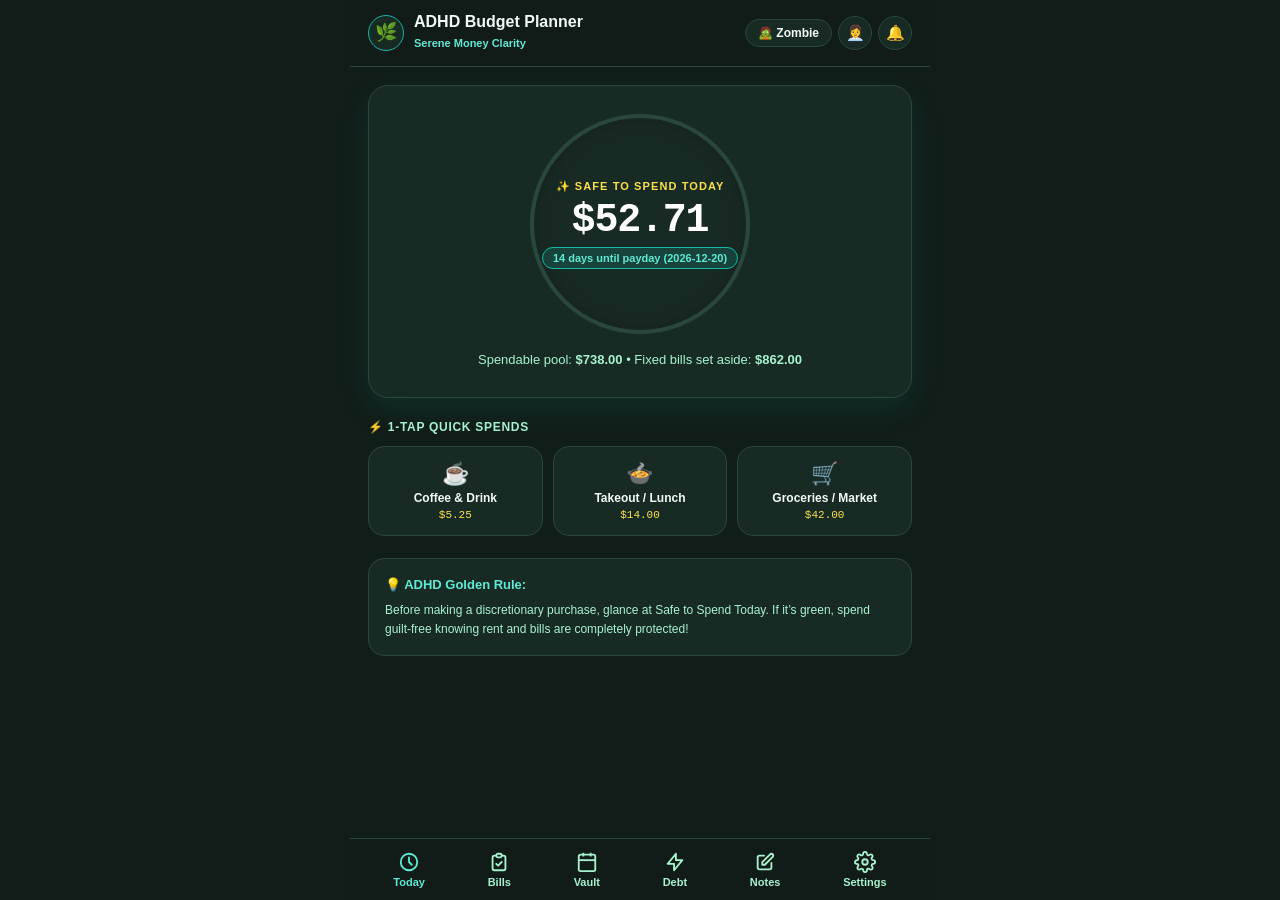
==== index.html @ 07f6300b "feat: initial release of ADHD Budget Planner (Edition 3)" ====
<!DOCTYPE html>
<html lang="en">
<head>
  <meta charset="utf-8">
  <meta name="viewport" content="width=device-width, initial-scale=1, viewport-fit=cover, maximum-scale=1, user-scalable=no">
  <title>ADHD Budget Planner</title>
  <meta name="description" content="A calm, offline, low-stimulation budget planner engineered for ADHD brains. What is safe to spend today, impulse control, and debt freedom.">
  <meta name="theme-color" content="#14b8a6">
  <meta name="apple-mobile-web-app-capable" content="yes">
  <meta name="apple-mobile-web-app-status-bar-style" content="default">
  <meta name="apple-mobile-web-app-title" content="ADHD Budget Planner">
  <link rel="manifest" href="./manifest.json">
  <link rel="icon" type="image/svg+xml" href="./assets/icon.svg">
  <link rel="icon" type="image/png" sizes="32x32" href="./assets/favicon-32.png">
  <link rel="apple-touch-icon" sizes="180x180" href="./assets/apple-touch-icon.png">
  <link rel="stylesheet" href="./css/harmony-theme.css">
  <link rel="stylesheet" href="./css/harmony-layout.css">
</head>
<body data-theme="sage-harmony">

  <div class="zen-shell">

    <!-- Top Header App Bar -->
    <header class="zen-header">
      <div class="header-inner">
        <div class="brand-group">
          <div class="brand-circle-icon">🌿</div>
          <div class="brand-text">
            <h1>ADHD Budget Planner</h1>
            <span class="brand-tagline">Serene Money Clarity</span>
          </div>
        </div>
        <div class="header-btns">
          <button type="button" class="btn-zen-pill" id="btn-zombie-trigger" title="Emergency Zombie Mode">🧟 Zombie</button>
          <button type="button" class="btn-zen-icon" id="btn-maya-tour" title="Maya's Guided Tour">👩‍💼</button>
          <button type="button" class="btn-zen-icon" id="btn-sound-toggle" title="Haptic Audio">🔔</button>
        </div>
      </div>
    </header>

    <!-- MAIN SCREENS -->
    <main>
      <!-- 1. Today Screen -->
      <section id="screen-today" class="screen active">
        <div class="radial-hero-card">
          <div class="dial-track-ring">
            <span class="dial-label">✨ Safe to Spend Today</span>
            <div class="dial-number" id="dial-hero-amount">$0.00</div>
            <span class="dial-status-pill" id="dial-runway-pill">Runway calculating...</span>
          </div>
          <div class="dial-subtext" id="dial-subtext">Calculating fixed commitments...</div>
        </div>

        <div style="font-size:12px;font-weight:800;color:var(--text-muted);text-transform:uppercase;letter-spacing:0.06em;margin-bottom:10px;">
          ⚡ 1-Tap Quick Spends
        </div>
        <div class="zen-quick-spends" id="zen-quick-spends">
          <!-- Populated dynamically -->
        </div>

        <div style="background:var(--bg-card);border:1px solid var(--border-zen);border-radius:16px;padding:16px;">
          <div style="font-size:13px;font-weight:700;color:var(--accent-mint);margin-bottom:6px;">💡 ADHD Golden Rule:</div>
          <p style="font-size:12px;color:var(--text-muted);line-height:1.6;">
            Before making a discretionary purchase, glance at Safe to Spend Today. If it’s green, spend guilt-free knowing rent and bills are completely protected!
          </p>
        </div>
      </section>

      <!-- 2. Bills Runway Screen -->
      <section id="screen-bills" class="screen">
        <div style="display:flex;justify-content:space-between;align-items:center;margin-bottom:16px;">
          <div>
            <h2 style="font-size:18px;font-weight:800;">Bills & Fixed Runway</h2>
            <p style="font-size:12px;color:var(--text-muted);">Fixed commitments reserved before calculating your allowance.</p>
          </div>
          <button type="button" class="btn-harmony-action" id="btn-add-bill-open">+ Add Bill</button>
        </div>
        <div id="bill-list">
          <!-- Populated dynamically -->
        </div>
      </section>

      <!-- 3. Impulse Vault Screen -->
      <section id="screen-vault" class="screen">
        <div style="display:flex;justify-content:space-between;align-items:center;margin-bottom:16px;">
          <div>
            <h2 style="font-size:18px;font-weight:800;">48-Hour Impulse Vault</h2>
            <p style="font-size:12px;color:var(--text-muted);">Park impulse shopping urges here. 82% fade calmly in 48 hours.</p>
          </div>
          <button type="button" class="btn-harmony-action" id="btn-add-vault-open">+ Park Urge</button>
        </div>
        <div id="vault-list">
          <!-- Populated dynamically -->
        </div>
      </section>

      <!-- 4. Debt Crusher Screen -->
      <section id="screen-debt" class="screen">
        <div style="margin-bottom:16px;">
          <h2 style="font-size:18px;font-weight:800;">Debt Crusher</h2>
          <p style="font-size:12px;color:var(--text-muted);">Snowball & Avalanche accelerated debt freedom path.</p>
        </div>
        <div style="background:var(--bg-card);border:1px solid var(--border-zen);border-radius:16px;padding:18px;text-align:center;margin-bottom:16px;">
          <div style="font-size:11px;font-weight:700;color:var(--accent-gold);text-transform:uppercase;letter-spacing:0.08em;margin-bottom:4px;">Freedom Projection</div>
          <div style="font-size:17px;font-weight:800;color:var(--text-zen);" id="debt-freedom-plan">Calculating projection...</div>
        </div>
        <div id="debt-list">
          <!-- Populated dynamically -->
        </div>
      </section>

      <!-- 5. Brain Dump Scratchpad Screen -->
      <section id="screen-notes" class="screen">
        <h2 style="font-size:18px;font-weight:800;margin-bottom:6px;">Brain Dump Scratchpad</h2>
        <p style="font-size:12px;color:var(--text-muted);margin-bottom:16px;">Zero-friction capture for money thoughts, upcoming purchases, or anxiety relief.</p>
        <textarea id="notes-scratchpad-input" class="zen-input" style="height:280px;resize:none;font-size:14px;line-height:1.6;" placeholder="Type anything on your mind... auto-saves instantly."></textarea>
      </section>

      <!-- 6. Settings Screen -->
      <section id="screen-settings" class="screen">
        <h2 style="font-size:18px;font-weight:800;margin-bottom:16px;">Settings & Backup</h2>
        <div style="background:var(--bg-card);border:1px solid var(--border-zen);border-radius:16px;padding:18px;margin-bottom:18px;">
          <form id="form-settings">
            <div class="zen-form-group">
              <label>Checking Account Balance ($)</label>
              <input type="number" step="0.01" class="zen-input" id="settings-checking-field" required>
            </div>
            <div class="zen-form-group">
              <label>Payday Cycle</label>
              <select class="zen-select" id="settings-cycle-field">
                <option value="weekly">Weekly</option>
                <option value="biweekly">Bi-Weekly (Every 2 Weeks)</option>
                <option value="semimonthly">Semi-Monthly (1st & 15th)</option>
                <option value="monthly">Monthly</option>
              </select>
            </div>
            <div class="zen-form-group">
              <label>Visual Color Theme</label>
              <select class="zen-select" id="settings-theme-field">
                <option value="sage-harmony">Sage Harmony</option>
                <option value="oled-minimal">OLED Minimal</option>
                <option value="sand-linen">Sand & Linen (Light)</option>
                <option value="ocean-calm">Ocean Calm</option>
              </select>
            </div>
            <button type="submit" class="btn-harmony-action" style="width:100%;padding:12px;margin-top:6px;">Save Settings 🌿</button>
          </form>
        </div>

        <div style="background:var(--bg-card);border:1px solid var(--border-zen);border-radius:16px;padding:18px;">
          <div style="font-size:14px;font-weight:700;margin-bottom:10px;">💾 Backup & Device Transfer</div>
          <button type="button" class="btn-harmony-action" id="btn-export-backup" style="width:100%;padding:12px;margin-bottom:14px;">Download Backup (.json)</button>
          <label style="display:block;font-size:12px;color:var(--text-muted);margin-bottom:6px;">Restore Backup File:</label>
          <input type="file" id="input-restore-backup" accept=".json" class="zen-input" style="font-size:12px;padding:6px;">
        </div>
      </section>
    </main>

    <!-- Bottom Navigation Dock -->
    <nav class="zen-dock" aria-label="Main Navigation">
      <button type="button" class="zen-tab active" data-nav="today">
        <svg fill="none" viewBox="0 0 24 24" stroke="currentColor">
          <circle cx="12" cy="12" r="9"/>
          <path stroke-linecap="round" stroke-linejoin="round" d="M12 7v5l3 3"/>
        </svg>
        <span>Today</span>
      </button>

      <button type="button" class="zen-tab" data-nav="bills">
        <svg fill="none" viewBox="0 0 24 24" stroke="currentColor">
          <path stroke-linecap="round" stroke-linejoin="round" d="M9 5H7a2 2 0 00-2 2v12a2 2 0 002 2h10a2 2 0 002-2V7a2 2 0 00-2-2h-2M9 5a2 2 0 002 2h2a2 2 0 002-2M9 5a2 2 0 012-2h2a2 2 0 012 2m-6 9l2 2 4-4"/>
        </svg>
        <span>Bills</span>
      </button>

      <button type="button" class="zen-tab" data-nav="vault">
        <svg fill="none" viewBox="0 0 24 24" stroke="currentColor">
          <rect x="3" y="4" width="18" height="18" rx="2" ry="2"/>
          <line x1="16" y1="2" x2="16" y2="6"/>
          <line x1="8" y1="2" x2="8" y2="6"/>
          <line x1="3" y1="10" x2="21" y2="10"/>
        </svg>
        <span>Vault</span>
      </button>

      <button type="button" class="zen-tab" data-nav="debt">
        <svg fill="none" viewBox="0 0 24 24" stroke="currentColor">
          <path stroke-linecap="round" stroke-linejoin="round" d="M13 10V3L4 14h7v7l9-11h-7z"/>
        </svg>
        <span>Debt</span>
      </button>

      <button type="button" class="zen-tab" data-nav="notes">
        <svg fill="none" viewBox="0 0 24 24" stroke="currentColor">
          <path stroke-linecap="round" stroke-linejoin="round" d="M11 5H6a2 2 0 00-2 2v11a2 2 0 002 2h11a2 2 0 002-2v-5m-1.414-9.414a2 2 0 112.828 2.828L11.828 15H9v-2.828l8.586-8.586z"/>
        </svg>
        <span>Notes</span>
      </button>

      <button type="button" class="zen-tab" data-nav="settings">
        <svg fill="none" viewBox="0 0 24 24" stroke="currentColor">
          <circle cx="12" cy="12" r="3"/>
          <path stroke-linecap="round" stroke-linejoin="round" d="M19.4 15a1.65 1.65 0 00.33 1.82l.06.06a2 2 0 010 2.83 2 2 0 01-2.83 0l-.06-.06a1.65 1.65 0 00-1.82-.33 1.65 1.65 0 00-1 1.51V21a2 2 0 01-2 2 2 2 0 01-2-2v-.09A1.65 1.65 0 009 19.4a1.65 1.65 0 00-1.82.33l-.06.06a2 2 0 01-2.83 0 2 2 0 010-2.83l.06-.06a1.65 1.65 0 00.33-1.82 1.65 1.65 0 00-1.51-1H3a2 2 0 01-2-2 2 2 0 012-2h.09A1.65 1.65 0 004.6 9a1.65 1.65 0 00-.33-1.82l-.06-.06a2 2 0 010-2.83 2 2 0 012.83 0l.06.06a1.65 1.65 0 001.82.33H9a1.65 1.65 0 001-1.51V3a2 2 0 012-2 2 2 0 012 2v.09a1.65 1.65 0 001 1.51 1.65 1.65 0 001.82-.33l.06-.06a2 2 0 012.83 0 2 2 0 010 2.83l-.06.06a1.65 1.65 0 00-.33 1.82V9a1.65 1.65 0 001.51 1H21a2 2 0 012 2 2 2 0 01-2 2h-.09a1.65 1.65 0 00-1.51 1z"/>
        </svg>
        <span>Settings</span>
      </button>
    </nav>

    <!-- FULLSCREEN ZOMBIE SCREEN OVERLAY -->
    <div id="zombie-screen-overlay" class="zombie-screen-overlay">
      <div style="font-size:18px;color:#737373;font-weight:700;margin-bottom:8px;">🧟 Zombie Mode Active</div>
      <p style="font-size:13px;color:#a3a3a3;margin-bottom:24px;">Low cognitive bandwidth day? Here is your single answer right now:</p>
      <div style="font-size:14px;color:#737373;text-transform:uppercase;letter-spacing:0.1em;margin-bottom:6px;">Safe to Spend Today</div>
      <div class="zombie-screen-number" id="zombie-screen-amount">$0.00</div>
      <button type="button" class="btn-zombie-return" id="btn-zombie-close">Exit Zombie Mode 🌿</button>
    </div>

    <!-- MODAL: Add Bill -->
    <div id="modal-add-bill" class="zen-modal-overlay">
      <div class="zen-modal-box">
        <div style="display:flex;justify-content:space-between;align-items:center;margin-bottom:14px;">
          <h3 style="font-size:16px;font-weight:800;">📅 Add Recurring Bill</h3>
          <button type="button" class="btn-zen-icon" id="btn-add-bill-close" style="width:28px;height:28px;">&times;</button>
        </div>
        <form id="form-add-bill">
          <div class="zen-form-group">
            <label>Bill Name (e.g. Rent, Electricity, Internet)</label>
            <input type="text" class="zen-input" id="bill-name-field" placeholder="Housing Rent" required>
          </div>
          <div class="zen-form-group">
            <label>Amount ($)</label>
            <input type="number" step="0.01" class="zen-input" id="bill-amt-field" placeholder="780.00" required>
          </div>
          <div class="zen-form-group">
            <label>Due Date</label>
            <input type="date" class="zen-input" id="bill-date-field" required>
          </div>
          <button type="submit" class="btn-harmony-action" style="width:100%;padding:12px;margin-top:6px;">Add Bill 🌿</button>
        </form>
      </div>
    </div>

    <!-- MODAL: Add Vault Item -->
    <div id="modal-add-vault" class="zen-modal-overlay">
      <div class="zen-modal-box">
        <div style="display:flex;justify-content:space-between;align-items:center;margin-bottom:14px;">
          <h3 style="font-size:16px;font-weight:800;">⏳ Park in 48-Hour Vault</h3>
          <button type="button" class="btn-zen-icon" id="btn-add-vault-close" style="width:28px;height:28px;">&times;</button>
        </div>
        <form id="form-add-vault">
          <div class="zen-form-group">
            <label>Item Name / Purchase Urge</label>
            <input type="text" class="zen-input" id="vault-name-field" placeholder="Ergonomic Keyboard" required>
          </div>
          <div class="zen-form-group">
            <label>Price ($)</label>
            <input type="number" step="0.01" class="zen-input" id="vault-amt-field" placeholder="89.00" required>
          </div>
          <button type="submit" class="btn-harmony-action" style="width:100%;padding:12px;margin-top:6px;">Park Urge for 48 Hours ⏳</button>
        </form>
      </div>
    </div>

  </div>

  <script src="./js/core-calculator.js"></script>
  <script src="./js/state-manager.js"></script>
  <script src="./js/guide-tour.js"></script>
  <script src="./js/zen-controller.js"></script>
</body>
</html>
---- css/harmony-theme.css ----
/* ADHD Budget Planner - Harmony Theme Definitions (Edition 3) */
:root {
  --font-zen: -apple-system, BlinkMacSystemFont, 'Segoe UI', Roboto, 'Inter', sans-serif;
  --font-digits: 'SF Mono', 'Roboto Mono', 'Courier New', monospace;
  --radius-zen: 20px;
  --radius-pill: 99px;
  --transition-smooth: 0.22s cubic-bezier(0.16, 1, 0.3, 1);
}

/* 1. Sage Harmony (Default) */
body[data-theme="sage-harmony"] {
  --bg-zen: #111d19;
  --bg-card: #182a24;
  --bg-chip: #213a32;
  --bg-chip-hover: #2a493f;
  --border-zen: #29473d;
  --border-glow: #14b8a6;
  --text-zen: #f2fbf7;
  --text-muted: #a7f3d0;
  --text-hint: #6ee7b7;
  --accent-sage: #14b8a6;
  --accent-mint: #5eead4;
  --accent-gold: #fde047;
  --accent-rose: #f43f5e;
  --zen-shadow: 0 10px 30px rgba(20, 184, 166, 0.12);
}

/* 2. OLED Minimal */
body[data-theme="oled-minimal"] {
  --bg-zen: #050505;
  --bg-card: #111111;
  --bg-chip: #1c1c1c;
  --bg-chip-hover: #262626;
  --border-zen: #2a2a2a;
  --border-glow: #5eead4;
  --text-zen: #ffffff;
  --text-muted: #a3a3a3;
  --text-hint: #737373;
  --accent-sage: #5eead4;
  --accent-mint: #2dd4bf;
  --accent-gold: #fde047;
  --accent-rose: #f43f5e;
  --zen-shadow: none;
}

/* 3. Sand & Linen (Gentle Light) */
body[data-theme="sand-linen"] {
  --bg-zen: #fbf9f5;
  --bg-card: #ffffff;
  --bg-chip: #f4eee6;
  --bg-chip-hover: #ebdcd0;
  --border-zen: #e6ded5;
  --border-glow: #0d9488;
  --text-zen: #2d2621;
  --text-muted: #645b54;
  --text-hint: #8c8077;
  --accent-sage: #0d9488;
  --accent-mint: #14b8a6;
  --accent-gold: #d97706;
  --accent-rose: #e11d48;
  --zen-shadow: 0 4px 20px rgba(0, 0, 0, 0.04);
}

/* 4. Ocean Calm */
body[data-theme="ocean-calm"] {
  --bg-zen: #0f172a;
  --bg-card: #1e293b;
  --bg-chip: #334155;
  --bg-chip-hover: #475569;
  --border-zen: #334155;
  --border-glow: #38bdf8;
  --text-zen: #f8fafc;
  --text-muted: #94a3b8;
  --text-hint: #64748b;
  --accent-sage: #0284c7;
  --accent-mint: #38bdf8;
  --accent-gold: #fbbf24;
  --accent-rose: #f43f5e;
  --zen-shadow: 0 10px 30px rgba(2, 132, 199, 0.15);
}
---- css/harmony-layout.css ----
/* ADHD Budget Planner - Harmony Layout & Styles (Edition 3) */
* {
  box-sizing: border-box;
  margin: 0;
  padding: 0;
  -webkit-tap-highlight-color: transparent;
}

body {
  background-color: var(--bg-zen);
  color: var(--text-zen);
  font-family: var(--font-zen);
  font-size: 15px;
  line-height: 1.5;
  min-height: 100vh;
  overflow-x: hidden;
  user-select: none;
  -webkit-font-smoothing: antialiased;
}

.zen-shell {
  max-width: 580px;
  margin: 0 auto;
  min-height: 100vh;
  display: flex;
  flex-direction: column;
  padding-bottom: 92px;
  position: relative;
}

/* Header App Bar */
.zen-header {
  position: sticky;
  top: 0;
  z-index: 40;
  background: rgba(18, 29, 25, 0.92);
  backdrop-filter: blur(14px);
  -webkit-backdrop-filter: blur(14px);
  border-bottom: 1px solid var(--border-zen);
  padding: 12px 18px;
}

.header-inner {
  display: flex;
  align-items: center;
  justify-content: space-between;
}

.brand-group {
  display: flex;
  align-items: center;
  gap: 10px;
}

.brand-circle-icon {
  width: 36px;
  height: 36px;
  border-radius: 50%;
  background: var(--bg-card);
  border: 1px solid var(--border-glow);
  display: flex;
  align-items: center;
  justify-content: center;
  font-size: 18px;
}

.brand-text h1 {
  font-size: 16px;
  font-weight: 800;
  color: var(--text-zen);
  line-height: 1.2;
}

.brand-tagline {
  font-size: 11px;
  color: var(--accent-mint);
  font-weight: 600;
}

.header-btns {
  display: flex;
  align-items: center;
  gap: 6px;
}

.btn-zen-pill {
  background: var(--bg-card);
  border: 1px solid var(--border-zen);
  color: var(--text-zen);
  padding: 6px 12px;
  border-radius: var(--radius-pill);
  font-size: 12px;
  font-weight: 700;
  display: flex;
  align-items: center;
  gap: 5px;
  cursor: pointer;
  transition: var(--transition-smooth);
}

.btn-zen-pill:hover {
  border-color: var(--border-glow);
}

.btn-zen-icon {
  background: var(--bg-card);
  border: 1px solid var(--border-zen);
  color: var(--text-muted);
  width: 34px;
  height: 34px;
  border-radius: 50%;
  display: flex;
  align-items: center;
  justify-content: center;
  font-size: 15px;
  cursor: pointer;
}

/* Screens */
.screen {
  display: none;
  padding: 18px;
  animation: fadeIn 0.25s ease;
}

.screen.active {
  display: block;
}

@keyframes fadeIn {
  from { opacity: 0; transform: translateY(4px); }
  to { opacity: 1; transform: translateY(0); }
}

/* Concentric Dial Hero Card */
.radial-hero-card {
  background: var(--bg-card);
  border: 1px solid var(--border-zen);
  border-radius: var(--radius-zen);
  padding: 28px 20px;
  text-align: center;
  margin-bottom: 20px;
  box-shadow: var(--zen-shadow);
  position: relative;
  overflow: hidden;
}

.dial-track-ring {
  width: 220px;
  height: 220px;
  margin: 0 auto 16px auto;
  border-radius: 50%;
  background: radial-gradient(circle, var(--bg-card) 60%, var(--bg-chip) 100%);
  border: 4px solid var(--border-zen);
  display: flex;
  flex-direction: column;
  align-items: center;
  justify-content: center;
  position: relative;
  box-shadow: inset 0 0 20px rgba(0, 0, 0, 0.4);
}

.dial-label {
  font-size: 11px;
  font-weight: 800;
  text-transform: uppercase;
  letter-spacing: 0.1em;
  color: var(--accent-gold);
  margin-bottom: 4px;
}

.dial-number {
  font-size: 40px;
  font-weight: 900;
  letter-spacing: -0.03em;
  font-family: var(--font-digits);
  color: #ffffff;
  line-height: 1.1;
  margin-bottom: 4px;
}

.dial-status-pill {
  display: inline-block;
  background: rgba(20, 184, 166, 0.18);
  border: 1px solid var(--border-glow);
  color: var(--accent-mint);
  font-size: 11px;
  font-weight: 700;
  padding: 2px 10px;
  border-radius: var(--radius-pill);
}

.dial-subtext {
  font-size: 13px;
  color: var(--text-muted);
}

/* Quick Spends Chips Grid */
.zen-quick-spends {
  display: grid;
  grid-template-columns: repeat(3, 1fr);
  gap: 10px;
  margin-bottom: 22px;
}

.zen-chip-btn {
  background: var(--bg-card);
  border: 1px solid var(--border-zen);
  border-radius: 16px;
  padding: 14px 10px;
  text-align: center;
  cursor: pointer;
  transition: var(--transition-smooth);
  color: var(--text-zen);
  display: flex;
  flex-direction: column;
  align-items: center;
  gap: 4px;
}

.zen-chip-btn:hover {
  border-color: var(--border-glow);
  background: var(--bg-chip);
  transform: translateY(-2px);
}

.chip-icon { font-size: 22px; }
.chip-title { font-size: 12px; font-weight: 700; }
.chip-price { font-size: 11px; font-family: var(--font-digits); color: var(--accent-gold); }

/* Item Cards (Bills, Vault, Debt) */
.harmony-card {
  background: var(--bg-card);
  border: 1px solid var(--border-zen);
  border-radius: 16px;
  padding: 16px;
  margin-bottom: 12px;
  transition: var(--transition-smooth);
}

.harmony-card:hover {
  border-color: var(--border-glow);
}

.card-top {
  display: flex;
  align-items: center;
  justify-content: space-between;
  margin-bottom: 8px;
}

.card-name {
  font-size: 15px;
  font-weight: 700;
  display: flex;
  align-items: center;
  gap: 8px;
}

.card-val {
  font-family: var(--font-digits);
  font-size: 14px;
  font-weight: 800;
  color: var(--accent-gold);
}

.btn-harmony-action {
  background: var(--accent-sage);
  color: #fff;
  border: none;
  font-weight: 700;
  font-size: 12px;
  padding: 6px 14px;
  border-radius: var(--radius-pill);
  cursor: pointer;
  transition: var(--transition-smooth);
}

.btn-harmony-action:hover {
  opacity: 0.9;
}

.btn-harmony-action.cleared {
  background: #064e3b;
  color: #5eead4;
}

/* Fullscreen Zombie Mode Overlay */
.zombie-screen-overlay {
  display: none;
  position: fixed;
  top: 0;
  left: 0;
  right: 0;
  bottom: 0;
  background: #000000;
  z-index: 100;
  flex-direction: column;
  align-items: center;
  justify-content: center;
  padding: 30px;
  text-align: center;
}

.zombie-screen-overlay.active {
  display: flex;
}

.zombie-screen-number {
  font-size: 58px;
  font-family: var(--font-digits);
  font-weight: 900;
  color: var(--accent-mint);
  margin-bottom: 24px;
}

.btn-zombie-return {
  background: #1c1c1c;
  color: #a3a3a3;
  border: 1px solid #333;
  padding: 12px 24px;
  border-radius: var(--radius-pill);
  font-size: 14px;
  font-weight: 700;
  cursor: pointer;
}

/* Bottom Navigation Dock */
.zen-dock {
  position: fixed;
  bottom: 0;
  left: 0;
  right: 0;
  background: rgba(18, 29, 25, 0.95);
  backdrop-filter: blur(16px);
  -webkit-backdrop-filter: blur(16px);
  border-top: 1px solid var(--border-zen);
  display: flex;
  justify-content: space-around;
  padding: 8px 12px;
  z-index: 50;
  max-width: 580px;
  margin: 0 auto;
}

.zen-tab {
  background: none;
  border: none;
  color: var(--text-muted);
  display: flex;
  flex-direction: column;
  align-items: center;
  gap: 3px;
  font-size: 11px;
  font-weight: 700;
  cursor: pointer;
  padding: 4px 8px;
  border-radius: var(--radius-pill);
  transition: var(--transition-smooth);
}

.zen-tab svg {
  width: 22px;
  height: 22px;
  stroke-width: 2;
}

.zen-tab:hover {
  color: var(--text-zen);
}

.zen-tab.active {
  color: var(--accent-mint);
}

.zen-tab.active svg {
  stroke: var(--accent-mint);
}

/* Modals */
.zen-modal-overlay {
  display: none;
  position: fixed;
  top: 0;
  left: 0;
  right: 0;
  bottom: 0;
  background: rgba(0, 0, 0, 0.75);
  backdrop-filter: blur(6px);
  z-index: 90;
  align-items: center;
  justify-content: center;
  padding: 16px;
}

.zen-modal-overlay.open {
  display: flex;
}

.zen-modal-box {
  background: var(--bg-card);
  border: 1px solid var(--border-zen);
  border-radius: var(--radius-zen);
  width: 100%;
  max-width: 440px;
  padding: 24px;
}

.zen-form-group {
  margin-bottom: 14px;
}

.zen-form-group label {
  display: block;
  font-size: 12px;
  font-weight: 700;
  color: var(--text-muted);
  margin-bottom: 6px;
}

.zen-input, .zen-select {
  width: 100%;
  background: var(--bg-chip);
  border: 1px solid var(--border-zen);
  color: #fff;
  padding: 10px 12px;
  border-radius: 12px;
  font-size: 14px;
  outline: none;
  font-family: inherit;
}

.zen-input:focus, .zen-select:focus {
  border-color: var(--border-glow);
}
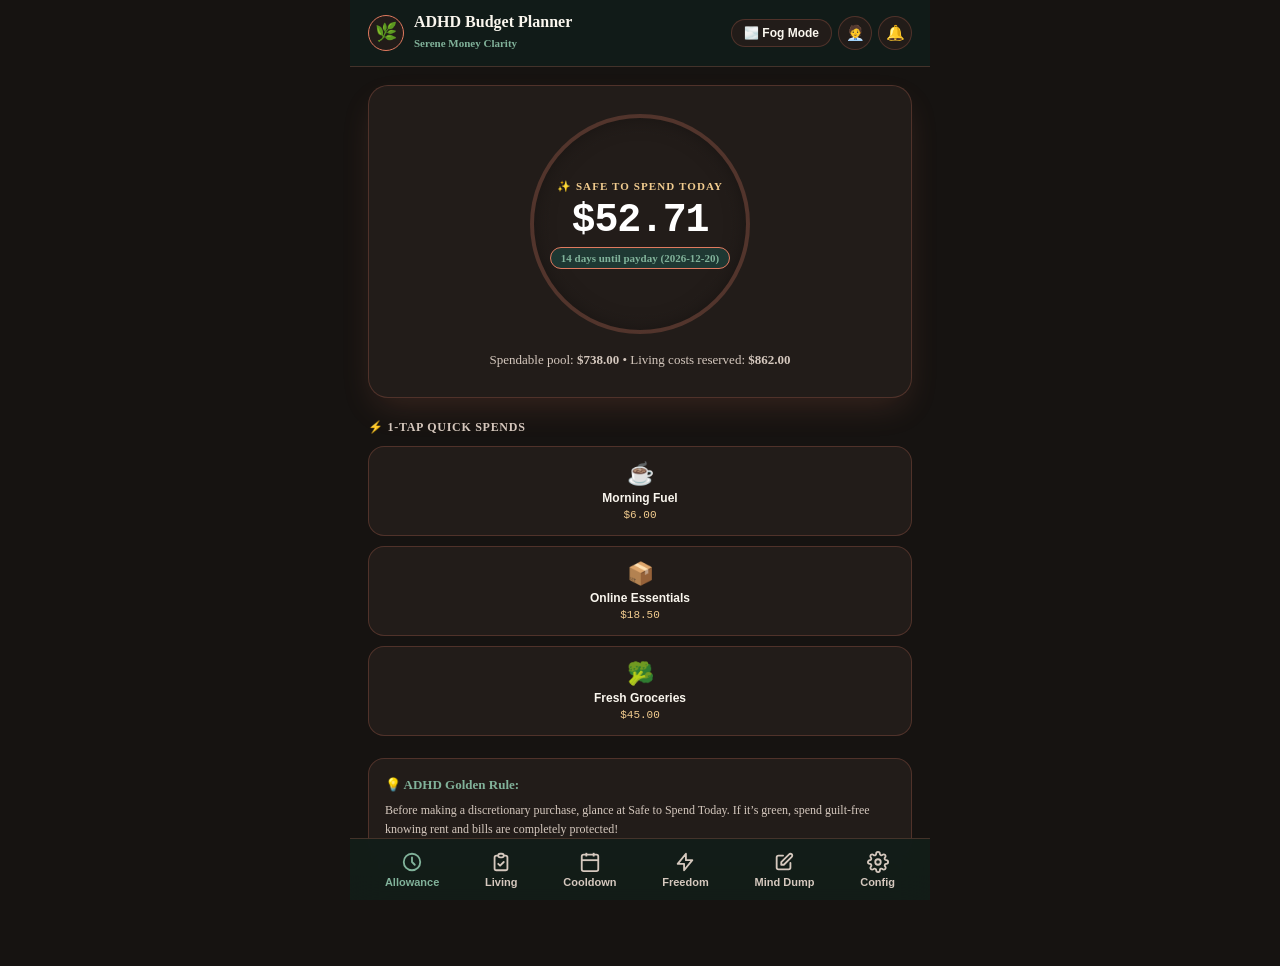
==== commit 55c7b4a0: "feat: complete Edition 3 with Wabi-Sabi Terracotta theme, Leo interactive tour, radial allowance rin" ====
--- a/index.html
+++ b/index.html
@@ -15,6 +15,7 @@
   <link rel="apple-touch-icon" sizes="180x180" href="./assets/apple-touch-icon.png">
   <link rel="stylesheet" href="./css/harmony-theme.css">
   <link rel="stylesheet" href="./css/harmony-layout.css">
+  <link rel="stylesheet" href="./css/leo-tour.css">
 </head>
 <body data-theme="sage-harmony">
 
@@ -31,8 +32,8 @@
           </div>
         </div>
         <div class="header-btns">
-          <button type="button" class="btn-zen-pill" id="btn-zombie-trigger" title="Emergency Zombie Mode">🧟 Zombie</button>
-          <button type="button" class="btn-zen-icon" id="btn-maya-tour" title="Maya's Guided Tour">👩‍💼</button>
+          <button type="button" class="btn-zen-pill" id="btn-fog-trigger" title="Fog Mode (Emergency Screen)">🌫️ Fog Mode</button>
+          <button type="button" class="btn-zen-icon" id="btn-leo-tour" title="Leo's Step-by-Step Tour">🧑‍💼</button>
           <button type="button" class="btn-zen-icon" id="btn-sound-toggle" title="Haptic Audio">🔔</button>
         </div>
       </div>
@@ -40,8 +41,8 @@
 
     <!-- MAIN SCREENS -->
     <main>
-      <!-- 1. Today Screen -->
-      <section id="screen-today" class="screen active">
+      <!-- 1. Allowance Screen -->
+      <section id="screen-allowance" class="screen active">
         <div class="radial-hero-card">
           <div class="dial-track-ring">
             <span class="dial-label">✨ Safe to Spend Today</span>
@@ -54,8 +55,8 @@
         <div style="font-size:12px;font-weight:800;color:var(--text-muted);text-transform:uppercase;letter-spacing:0.06em;margin-bottom:10px;">
           ⚡ 1-Tap Quick Spends
         </div>
-        <div class="zen-quick-spends" id="zen-quick-spends">
-          <!-- Populated dynamically -->
+        <div class="zen-quick-spends" id="zen-quick-spends" style="grid-template-columns: 1fr;">
+          <!-- 3 stacked horizontal pills populated dynamically -->
         </div>
 
         <div style="background:var(--bg-card);border:1px solid var(--border-zen);border-radius:16px;padding:16px;">
@@ -66,38 +67,38 @@
         </div>
       </section>
 
-      <!-- 2. Bills Runway Screen -->
-      <section id="screen-bills" class="screen">
+      <!-- 2. Living Costs (Bills) Screen -->
+      <section id="screen-living" class="screen">
         <div style="display:flex;justify-content:space-between;align-items:center;margin-bottom:16px;">
           <div>
-            <h2 style="font-size:18px;font-weight:800;">Bills & Fixed Runway</h2>
-            <p style="font-size:12px;color:var(--text-muted);">Fixed commitments reserved before calculating your allowance.</p>
-          </div>
-          <button type="button" class="btn-harmony-action" id="btn-add-bill-open">+ Add Bill</button>
-        </div>
-        <div id="bill-list">
+            <h2 style="font-size:18px;font-weight:800;">Living Costs</h2>
+            <p style="font-size:12px;color:var(--text-muted);">Fixed shelter & utility commitments reserved before calculating your allowance.</p>
+          </div>
+          <button type="button" class="btn-harmony-action" id="btn-add-living-open">+ Add Cost</button>
+        </div>
+        <div id="living-list">
           <!-- Populated dynamically -->
         </div>
       </section>
 
-      <!-- 3. Impulse Vault Screen -->
-      <section id="screen-vault" class="screen">
+      <!-- 3. Cooldown Hold (Vault) Screen -->
+      <section id="screen-cooldown" class="screen">
         <div style="display:flex;justify-content:space-between;align-items:center;margin-bottom:16px;">
           <div>
-            <h2 style="font-size:18px;font-weight:800;">48-Hour Impulse Vault</h2>
+            <h2 style="font-size:18px;font-weight:800;">Cooldown Hold (48h Vault)</h2>
             <p style="font-size:12px;color:var(--text-muted);">Park impulse shopping urges here. 82% fade calmly in 48 hours.</p>
           </div>
-          <button type="button" class="btn-harmony-action" id="btn-add-vault-open">+ Park Urge</button>
-        </div>
-        <div id="vault-list">
+          <button type="button" class="btn-harmony-action" id="btn-add-cooldown-open">+ Hold Urge</button>
+        </div>
+        <div id="cooldown-list">
           <!-- Populated dynamically -->
         </div>
       </section>
 
-      <!-- 4. Debt Crusher Screen -->
-      <section id="screen-debt" class="screen">
+      <!-- 4. Debt Freedom Screen -->
+      <section id="screen-freedom" class="screen">
         <div style="margin-bottom:16px;">
-          <h2 style="font-size:18px;font-weight:800;">Debt Crusher</h2>
+          <h2 style="font-size:18px;font-weight:800;">Debt Freedom (Crusher)</h2>
           <p style="font-size:12px;color:var(--text-muted);">Snowball & Avalanche accelerated debt freedom path.</p>
         </div>
         <div style="background:var(--bg-card);border:1px solid var(--border-zen);border-radius:16px;padding:18px;text-align:center;margin-bottom:16px;">
@@ -109,16 +110,16 @@
         </div>
       </section>
 
-      <!-- 5. Brain Dump Scratchpad Screen -->
-      <section id="screen-notes" class="screen">
-        <h2 style="font-size:18px;font-weight:800;margin-bottom:6px;">Brain Dump Scratchpad</h2>
+      <!-- 5. Mind Dump Screen -->
+      <section id="screen-minddump" class="screen">
+        <h2 style="font-size:18px;font-weight:800;margin-bottom:6px;">Mind Dump Scratchpad</h2>
         <p style="font-size:12px;color:var(--text-muted);margin-bottom:16px;">Zero-friction capture for money thoughts, upcoming purchases, or anxiety relief.</p>
-        <textarea id="notes-scratchpad-input" class="zen-input" style="height:280px;resize:none;font-size:14px;line-height:1.6;" placeholder="Type anything on your mind... auto-saves instantly."></textarea>
-      </section>
-
-      <!-- 6. Settings Screen -->
-      <section id="screen-settings" class="screen">
-        <h2 style="font-size:18px;font-weight:800;margin-bottom:16px;">Settings & Backup</h2>
+        <textarea id="minddump-textarea-input" class="zen-input" style="height:280px;resize:none;font-size:14px;line-height:1.6;" placeholder="Type anything on your mind... auto-saves instantly."></textarea>
+      </section>
+
+      <!-- 6. Sanctuary Config Screen -->
+      <section id="screen-config" class="screen">
+        <h2 style="font-size:18px;font-weight:800;margin-bottom:16px;">Sanctuary Config & Backup</h2>
         <div style="background:var(--bg-card);border:1px solid var(--border-zen);border-radius:16px;padding:18px;margin-bottom:18px;">
           <form id="form-settings">
             <div class="zen-form-group">
@@ -143,7 +144,7 @@
                 <option value="ocean-calm">Ocean Calm</option>
               </select>
             </div>
-            <button type="submit" class="btn-harmony-action" style="width:100%;padding:12px;margin-top:6px;">Save Settings 🌿</button>
+            <button type="submit" class="btn-harmony-action" style="width:100%;padding:12px;margin-top:6px;">Save Config 🌿</button>
           </form>
         </div>
 
@@ -158,105 +159,105 @@
 
     <!-- Bottom Navigation Dock -->
     <nav class="zen-dock" aria-label="Main Navigation">
-      <button type="button" class="zen-tab active" data-nav="today">
+      <button type="button" class="zen-tab active" data-nav="allowance">
         <svg fill="none" viewBox="0 0 24 24" stroke="currentColor">
           <circle cx="12" cy="12" r="9"/>
           <path stroke-linecap="round" stroke-linejoin="round" d="M12 7v5l3 3"/>
         </svg>
-        <span>Today</span>
-      </button>
-
-      <button type="button" class="zen-tab" data-nav="bills">
+        <span>Allowance</span>
+      </button>
+
+      <button type="button" class="zen-tab" data-nav="living">
         <svg fill="none" viewBox="0 0 24 24" stroke="currentColor">
           <path stroke-linecap="round" stroke-linejoin="round" d="M9 5H7a2 2 0 00-2 2v12a2 2 0 002 2h10a2 2 0 002-2V7a2 2 0 00-2-2h-2M9 5a2 2 0 002 2h2a2 2 0 002-2M9 5a2 2 0 012-2h2a2 2 0 012 2m-6 9l2 2 4-4"/>
         </svg>
-        <span>Bills</span>
-      </button>
-
-      <button type="button" class="zen-tab" data-nav="vault">
+        <span>Living</span>
+      </button>
+
+      <button type="button" class="zen-tab" data-nav="cooldown">
         <svg fill="none" viewBox="0 0 24 24" stroke="currentColor">
           <rect x="3" y="4" width="18" height="18" rx="2" ry="2"/>
           <line x1="16" y1="2" x2="16" y2="6"/>
           <line x1="8" y1="2" x2="8" y2="6"/>
           <line x1="3" y1="10" x2="21" y2="10"/>
         </svg>
-        <span>Vault</span>
-      </button>
-
-      <button type="button" class="zen-tab" data-nav="debt">
+        <span>Cooldown</span>
+      </button>
+
+      <button type="button" class="zen-tab" data-nav="freedom">
         <svg fill="none" viewBox="0 0 24 24" stroke="currentColor">
           <path stroke-linecap="round" stroke-linejoin="round" d="M13 10V3L4 14h7v7l9-11h-7z"/>
         </svg>
-        <span>Debt</span>
-      </button>
-
-      <button type="button" class="zen-tab" data-nav="notes">
+        <span>Freedom</span>
+      </button>
+
+      <button type="button" class="zen-tab" data-nav="minddump">
         <svg fill="none" viewBox="0 0 24 24" stroke="currentColor">
           <path stroke-linecap="round" stroke-linejoin="round" d="M11 5H6a2 2 0 00-2 2v11a2 2 0 002 2h11a2 2 0 002-2v-5m-1.414-9.414a2 2 0 112.828 2.828L11.828 15H9v-2.828l8.586-8.586z"/>
         </svg>
-        <span>Notes</span>
-      </button>
-
-      <button type="button" class="zen-tab" data-nav="settings">
+        <span>Mind Dump</span>
+      </button>
+
+      <button type="button" class="zen-tab" data-nav="config">
         <svg fill="none" viewBox="0 0 24 24" stroke="currentColor">
           <circle cx="12" cy="12" r="3"/>
           <path stroke-linecap="round" stroke-linejoin="round" d="M19.4 15a1.65 1.65 0 00.33 1.82l.06.06a2 2 0 010 2.83 2 2 0 01-2.83 0l-.06-.06a1.65 1.65 0 00-1.82-.33 1.65 1.65 0 00-1 1.51V21a2 2 0 01-2 2 2 2 0 01-2-2v-.09A1.65 1.65 0 009 19.4a1.65 1.65 0 00-1.82.33l-.06.06a2 2 0 01-2.83 0 2 2 0 010-2.83l.06-.06a1.65 1.65 0 00.33-1.82 1.65 1.65 0 00-1.51-1H3a2 2 0 01-2-2 2 2 0 012-2h.09A1.65 1.65 0 004.6 9a1.65 1.65 0 00-.33-1.82l-.06-.06a2 2 0 010-2.83 2 2 0 012.83 0l.06.06a1.65 1.65 0 001.82.33H9a1.65 1.65 0 001-1.51V3a2 2 0 012-2 2 2 0 012 2v.09a1.65 1.65 0 001 1.51 1.65 1.65 0 001.82-.33l.06-.06a2 2 0 012.83 0 2 2 0 010 2.83l-.06.06a1.65 1.65 0 00-.33 1.82V9a1.65 1.65 0 001.51 1H21a2 2 0 012 2 2 2 0 01-2 2h-.09a1.65 1.65 0 00-1.51 1z"/>
         </svg>
-        <span>Settings</span>
+        <span>Config</span>
       </button>
     </nav>
 
-    <!-- FULLSCREEN ZOMBIE SCREEN OVERLAY -->
-    <div id="zombie-screen-overlay" class="zombie-screen-overlay">
-      <div style="font-size:18px;color:#737373;font-weight:700;margin-bottom:8px;">🧟 Zombie Mode Active</div>
+    <!-- FULLSCREEN FOG MODE OVERLAY -->
+    <div id="fog-mode-overlay" class="zombie-screen-overlay">
+      <div style="font-size:18px;color:#737373;font-weight:700;margin-bottom:8px;">🌫️ Fog Mode Active</div>
       <p style="font-size:13px;color:#a3a3a3;margin-bottom:24px;">Low cognitive bandwidth day? Here is your single answer right now:</p>
       <div style="font-size:14px;color:#737373;text-transform:uppercase;letter-spacing:0.1em;margin-bottom:6px;">Safe to Spend Today</div>
-      <div class="zombie-screen-number" id="zombie-screen-amount">$0.00</div>
-      <button type="button" class="btn-zombie-return" id="btn-zombie-close">Exit Zombie Mode 🌿</button>
+      <div class="zombie-screen-number" id="fog-screen-amount">$0.00</div>
+      <button type="button" class="btn-zombie-return" id="btn-fog-close">Exit Fog Mode 🌿</button>
     </div>
 
-    <!-- MODAL: Add Bill -->
-    <div id="modal-add-bill" class="zen-modal-overlay">
+    <!-- MODAL: Add Living Cost -->
+    <div id="modal-add-living" class="zen-modal-overlay">
       <div class="zen-modal-box">
         <div style="display:flex;justify-content:space-between;align-items:center;margin-bottom:14px;">
-          <h3 style="font-size:16px;font-weight:800;">📅 Add Recurring Bill</h3>
-          <button type="button" class="btn-zen-icon" id="btn-add-bill-close" style="width:28px;height:28px;">&times;</button>
-        </div>
-        <form id="form-add-bill">
-          <div class="zen-form-group">
-            <label>Bill Name (e.g. Rent, Electricity, Internet)</label>
-            <input type="text" class="zen-input" id="bill-name-field" placeholder="Housing Rent" required>
+          <h3 style="font-size:16px;font-weight:800;">📅 Add Living Cost</h3>
+          <button type="button" class="btn-zen-icon" id="btn-add-living-close" style="width:28px;height:28px;">&times;</button>
+        </div>
+        <form id="form-add-living">
+          <div class="zen-form-group">
+            <label>Living Cost Name (e.g. Rent, Electricity, Internet)</label>
+            <input type="text" class="zen-input" id="living-name-field" placeholder="Housing Rent" required>
           </div>
           <div class="zen-form-group">
             <label>Amount ($)</label>
-            <input type="number" step="0.01" class="zen-input" id="bill-amt-field" placeholder="780.00" required>
+            <input type="number" step="0.01" class="zen-input" id="living-amt-field" placeholder="780.00" required>
           </div>
           <div class="zen-form-group">
             <label>Due Date</label>
-            <input type="date" class="zen-input" id="bill-date-field" required>
-          </div>
-          <button type="submit" class="btn-harmony-action" style="width:100%;padding:12px;margin-top:6px;">Add Bill 🌿</button>
+            <input type="date" class="zen-input" id="living-date-field" required>
+          </div>
+          <button type="submit" class="btn-harmony-action" style="width:100%;padding:12px;margin-top:6px;">Add Living Cost 🌿</button>
         </form>
       </div>
     </div>
 
-    <!-- MODAL: Add Vault Item -->
-    <div id="modal-add-vault" class="zen-modal-overlay">
+    <!-- MODAL: Add Cooldown Item -->
+    <div id="modal-add-cooldown" class="zen-modal-overlay">
       <div class="zen-modal-box">
         <div style="display:flex;justify-content:space-between;align-items:center;margin-bottom:14px;">
-          <h3 style="font-size:16px;font-weight:800;">⏳ Park in 48-Hour Vault</h3>
-          <button type="button" class="btn-zen-icon" id="btn-add-vault-close" style="width:28px;height:28px;">&times;</button>
-        </div>
-        <form id="form-add-vault">
+          <h3 style="font-size:16px;font-weight:800;">⏳ Park in 48-Hour Cooldown Hold</h3>
+          <button type="button" class="btn-zen-icon" id="btn-add-cooldown-close" style="width:28px;height:28px;">&times;</button>
+        </div>
+        <form id="form-add-cooldown">
           <div class="zen-form-group">
             <label>Item Name / Purchase Urge</label>
-            <input type="text" class="zen-input" id="vault-name-field" placeholder="Ergonomic Keyboard" required>
+            <input type="text" class="zen-input" id="cooldown-name-field" placeholder="Ergonomic Keyboard" required>
           </div>
           <div class="zen-form-group">
             <label>Price ($)</label>
-            <input type="number" step="0.01" class="zen-input" id="vault-amt-field" placeholder="89.00" required>
-          </div>
-          <button type="submit" class="btn-harmony-action" style="width:100%;padding:12px;margin-top:6px;">Park Urge for 48 Hours ⏳</button>
+            <input type="number" step="0.01" class="zen-input" id="cooldown-amt-field" placeholder="89.00" required>
+          </div>
+          <button type="submit" class="btn-harmony-action" style="width:100%;padding:12px;margin-top:6px;">Hold Urge for 48 Hours ⏳</button>
         </form>
       </div>
     </div>
@@ -265,7 +266,7 @@
 
   <script src="./js/core-calculator.js"></script>
   <script src="./js/state-manager.js"></script>
-  <script src="./js/guide-tour.js"></script>
+  <script src="./js/leo-tour.js"></script>
   <script src="./js/zen-controller.js"></script>
 </body>
 </html>
--- a/css/harmony-theme.css
+++ b/css/harmony-theme.css
@@ -1,80 +1,80 @@
-/* ADHD Budget Planner - Harmony Theme Definitions (Edition 3) */
+/* ADHD Budget Planner - Harmony Theme Definitions (Edition 3: Warm Editorial Wabi-Sabi & Terracotta Luxe) */
 :root {
-  --font-zen: -apple-system, BlinkMacSystemFont, 'Segoe UI', Roboto, 'Inter', sans-serif;
+  --font-zen: -apple-system, BlinkMacSystemFont, 'Segoe UI', Roboto, 'Inter', serif, sans-serif;
   --font-digits: 'SF Mono', 'Roboto Mono', 'Courier New', monospace;
   --radius-zen: 20px;
-  --radius-pill: 99px;
+  --radius-pill: 999px;
   --transition-smooth: 0.22s cubic-bezier(0.16, 1, 0.3, 1);
 }
 
-/* 1. Sage Harmony (Default) */
+/* 1. Sage Harmony (Default: Warm Espresso Cacao & Terracotta Linen) */
 body[data-theme="sage-harmony"] {
-  --bg-zen: #111d19;
-  --bg-card: #182a24;
-  --bg-chip: #213a32;
-  --bg-chip-hover: #2a493f;
-  --border-zen: #29473d;
-  --border-glow: #14b8a6;
-  --text-zen: #f2fbf7;
-  --text-muted: #a7f3d0;
-  --text-hint: #6ee7b7;
-  --accent-sage: #14b8a6;
-  --accent-mint: #5eead4;
-  --accent-gold: #fde047;
-  --accent-rose: #f43f5e;
-  --zen-shadow: 0 10px 30px rgba(20, 184, 166, 0.12);
+  --bg-zen: #161311;
+  --bg-card: #221c19;
+  --bg-chip: #2c2420;
+  --bg-chip-hover: #3a302a;
+  --border-zen: rgba(224, 122, 95, 0.24);
+  --border-glow: #e07a5f;
+  --text-zen: #faf6ee;
+  --text-muted: #d5c8be;
+  --text-hint: #a6988d;
+  --accent-sage: #e07a5f;
+  --accent-mint: #81b29a;
+  --accent-gold: #f2cc8f;
+  --accent-rose: #e63946;
+  --zen-shadow: 0 14px 34px -8px rgba(224, 122, 95, 0.18);
 }
 
-/* 2. OLED Minimal */
+/* 2. OLED Minimal (Dark Roast Minimal with Warm Gold Accents) */
 body[data-theme="oled-minimal"] {
-  --bg-zen: #050505;
-  --bg-card: #111111;
-  --bg-chip: #1c1c1c;
-  --bg-chip-hover: #262626;
-  --border-zen: #2a2a2a;
-  --border-glow: #5eead4;
+  --bg-zen: #0c0908;
+  --bg-card: #171311;
+  --bg-chip: #211c19;
+  --bg-chip-hover: #2e2723;
+  --border-zen: #302621;
+  --border-glow: #f2cc8f;
   --text-zen: #ffffff;
-  --text-muted: #a3a3a3;
-  --text-hint: #737373;
-  --accent-sage: #5eead4;
-  --accent-mint: #2dd4bf;
-  --accent-gold: #fde047;
-  --accent-rose: #f43f5e;
-  --zen-shadow: none;
+  --text-muted: #b8aba2;
+  --text-hint: #7f736b;
+  --accent-sage: #e07a5f;
+  --accent-mint: #81b29a;
+  --accent-gold: #f2cc8f;
+  --accent-rose: #e63946;
+  --zen-shadow: 0 10px 30px rgba(0, 0, 0, 0.5);
 }
 
-/* 3. Sand & Linen (Gentle Light) */
+/* 3. Sand & Linen (Gentle Light Editorial) */
 body[data-theme="sand-linen"] {
-  --bg-zen: #fbf9f5;
+  --bg-zen: #faf7f2;
   --bg-card: #ffffff;
-  --bg-chip: #f4eee6;
-  --bg-chip-hover: #ebdcd0;
-  --border-zen: #e6ded5;
-  --border-glow: #0d9488;
-  --text-zen: #2d2621;
-  --text-muted: #645b54;
-  --text-hint: #8c8077;
-  --accent-sage: #0d9488;
-  --accent-mint: #14b8a6;
-  --accent-gold: #d97706;
-  --accent-rose: #e11d48;
-  --zen-shadow: 0 4px 20px rgba(0, 0, 0, 0.04);
+  --bg-chip: #f3ede4;
+  --bg-chip-hover: #e8ded2;
+  --border-zen: #e2d7cb;
+  --border-glow: #e07a5f;
+  --text-zen: #231e1b;
+  --text-muted: #574c44;
+  --text-hint: #82756c;
+  --accent-sage: #c25e3e;
+  --accent-mint: #588157;
+  --accent-gold: #d4a373;
+  --accent-rose: #bc4749;
+  --zen-shadow: 0 8px 24px rgba(35, 30, 27, 0.06);
 }
 
-/* 4. Ocean Calm */
+/* 4. Ocean Calm (Deep Forest Matcha & Sage Sanctuary) */
 body[data-theme="ocean-calm"] {
-  --bg-zen: #0f172a;
-  --bg-card: #1e293b;
-  --bg-chip: #334155;
-  --bg-chip-hover: #475569;
-  --border-zen: #334155;
-  --border-glow: #38bdf8;
-  --text-zen: #f8fafc;
-  --text-muted: #94a3b8;
-  --text-hint: #64748b;
-  --accent-sage: #0284c7;
-  --accent-mint: #38bdf8;
-  --accent-gold: #fbbf24;
-  --accent-rose: #f43f5e;
-  --zen-shadow: 0 10px 30px rgba(2, 132, 199, 0.15);
+  --bg-zen: #101915;
+  --bg-card: #182620;
+  --bg-chip: #22352d;
+  --bg-chip-hover: #2c443a;
+  --border-zen: rgba(129, 178, 154, 0.25);
+  --border-glow: #81b29a;
+  --text-zen: #f2faf6;
+  --text-muted: #bad9cb;
+  --text-hint: #7ca895;
+  --accent-sage: #81b29a;
+  --accent-mint: #a8d5ba;
+  --accent-gold: #f2cc8f;
+  --accent-rose: #e63946;
+  --zen-shadow: 0 14px 34px -8px rgba(129, 178, 154, 0.2);
 }
--- a/css/leo-tour.css
+++ b/css/leo-tour.css
@@ -0,0 +1,185 @@
+/* =========================================================
+   ADHD Budget Planner (Edition 3) - Leo's Step-by-Step Tour
+   Serene hand-holding: DOM spotlights, typing simulation, zero modal overlap
+   ========================================================= */
+
+.tutorial-mask-overlay {
+  position: fixed;
+  inset: 0;
+  background: rgba(18, 29, 25, 0.45);
+  backdrop-filter: blur(2px);
+  -webkit-backdrop-filter: blur(2px);
+  z-index: 9000;
+  pointer-events: none;
+  opacity: 0;
+  transition: opacity 0.25s ease;
+}
+
+.tutorial-mask-overlay.active {
+  opacity: 1;
+}
+
+/* Spotlight element */
+.tutorial-target-active {
+  position: relative !important;
+  z-index: 9200 !important;
+  outline: 3px solid #14b8a6 !important;
+  outline-offset: 3px !important;
+  box-shadow: 0 0 0 8px rgba(20, 184, 166, 0.25), 0 8px 24px rgba(0, 0, 0, 0.4) !important;
+  animation: leoTargetPulse 2s infinite ease-in-out !important;
+}
+
+@keyframes leoTargetPulse {
+  0%, 100% { outline-color: #14b8a6; }
+  50% { outline-color: #5eead4; }
+}
+
+/* Anchored Leo Target Badge */
+.leo-target-badge {
+  position: absolute;
+  top: -12px;
+  right: -8px;
+  background: #14b8a6;
+  color: #ffffff;
+  font-size: 11px;
+  font-weight: 800;
+  padding: 3px 10px;
+  border-radius: 999px;
+  display: flex;
+  align-items: center;
+  gap: 4px;
+  box-shadow: 0 4px 12px rgba(0, 0, 0, 0.4);
+  pointer-events: none;
+  z-index: 9210;
+  white-space: nowrap;
+  animation: leoBadgePop 0.25s cubic-bezier(0.16, 1, 0.3, 1) forwards;
+}
+
+.zen-tab .leo-target-badge {
+  top: -10px;
+  right: auto;
+  left: 50%;
+  transform: translateX(-50%);
+}
+
+@keyframes leoBadgePop {
+  from { transform: scale(0.7) translateY(4px); opacity: 0; }
+  to { transform: scale(1) translateY(0); opacity: 1; }
+}
+
+/* Typing animation highlight */
+.typing-active {
+  outline: 2px solid #14b8a6 !important;
+  background: rgba(20, 184, 166, 0.15) !important;
+}
+
+/* Floating Tour Guide Card */
+.leo-guide-card {
+  position: fixed;
+  bottom: 84px;
+  left: 50%;
+  transform: translateX(-50%);
+  width: calc(100% - 28px);
+  max-width: 520px;
+  background: #182a24;
+  border: 1px solid #14b8a6;
+  border-radius: 20px;
+  padding: 18px 20px;
+  box-shadow: 0 16px 40px rgba(0, 0, 0, 0.6);
+  z-index: 9500;
+  display: flex;
+  flex-direction: column;
+  gap: 12px;
+  animation: leoCardSlideUp 0.3s cubic-bezier(0.16, 1, 0.3, 1);
+}
+
+@keyframes leoCardSlideUp {
+  from { transform: translateX(-50%) translateY(20px); opacity: 0; }
+  to { transform: translateX(-50%) translateY(0); opacity: 1; }
+}
+
+.leo-guide-header {
+  display: flex;
+  align-items: center;
+  justify-content: space-between;
+}
+
+.leo-guide-identity {
+  display: flex;
+  align-items: center;
+  gap: 8px;
+}
+
+.leo-avatar {
+  font-size: 20px;
+}
+
+.leo-name {
+  font-size: 13px;
+  font-weight: 800;
+  color: #14b8a6;
+}
+
+.leo-step-counter {
+  font-size: 11px;
+  font-weight: 700;
+  color: #a7f3d0;
+  background: rgba(20, 184, 166, 0.18);
+  padding: 2px 8px;
+  border-radius: 99px;
+}
+
+.leo-guide-body {
+  font-size: 13px;
+  line-height: 1.6;
+  color: #f2fbf7;
+}
+
+.leo-guide-body strong {
+  color: #fde047;
+}
+
+.leo-guide-actions {
+  display: flex;
+  justify-content: space-between;
+  align-items: center;
+  margin-top: 4px;
+}
+
+.leo-btn-secondary {
+  background: none;
+  border: none;
+  color: #5eead4;
+  font-size: 12px;
+  font-weight: 600;
+  cursor: pointer;
+  padding: 6px 10px;
+}
+
+.leo-btn-primary {
+  background: #14b8a6;
+  color: #ffffff;
+  border: none;
+  font-size: 12px;
+  font-weight: 800;
+  padding: 8px 18px;
+  border-radius: 99px;
+  cursor: pointer;
+  display: flex;
+  align-items: center;
+  gap: 6px;
+  transition: transform 0.15s ease;
+}
+
+.leo-btn-primary:hover {
+  transform: scale(1.03);
+}
+
+.leo-btn-primary.pulse {
+  animation: leoBtnPulse 1.6s infinite;
+}
+
+@keyframes leoBtnPulse {
+  0%, 100% { box-shadow: 0 0 0 0 rgba(20, 184, 166, 0.7); }
+  50% { box-shadow: 0 0 0 10px rgba(20, 184, 166, 0); }
+}
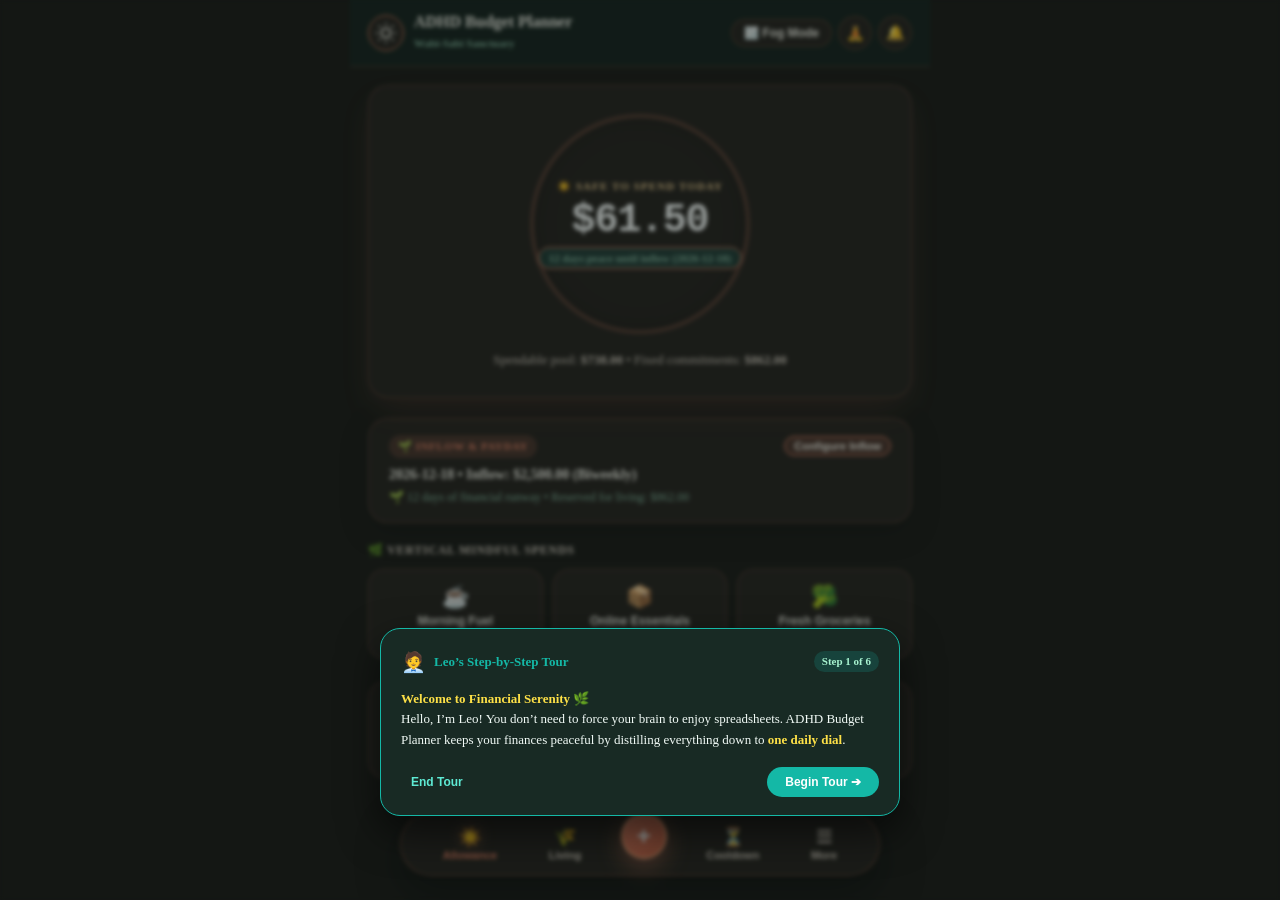
==== commit 58fa0a76: "feat(layout): transform to Floating Curved Zen Island Nav, slide-up Sanctuary Drawer, Inflow widget," ====
--- a/index.html
+++ b/index.html
@@ -2,17 +2,17 @@
 <html lang="en">
 <head>
   <meta charset="utf-8">
-  <meta name="viewport" content="width=device-width, initial-scale=1, viewport-fit=cover, maximum-scale=1, user-scalable=no">
+  <meta name="viewport" content="width=device-width, initial-scale=1, viewport-fit=cover">
   <title>ADHD Budget Planner</title>
-  <meta name="description" content="A calm, offline, low-stimulation budget planner engineered for ADHD brains. What is safe to spend today, impulse control, and debt freedom.">
-  <meta name="theme-color" content="#14b8a6">
+  <meta name="description" content="A gentle, mindful budgeting sanctuary engineered for ADHD focus.">
+  <meta name="theme-color" content="#161311">
   <meta name="apple-mobile-web-app-capable" content="yes">
-  <meta name="apple-mobile-web-app-status-bar-style" content="default">
+  <meta name="apple-mobile-web-app-status-bar-style" content="black-translucent">
   <meta name="apple-mobile-web-app-title" content="ADHD Budget Planner">
   <link rel="manifest" href="./manifest.json">
   <link rel="icon" type="image/svg+xml" href="./assets/icon.svg">
-  <link rel="icon" type="image/png" sizes="32x32" href="./assets/favicon-32.png">
-  <link rel="apple-touch-icon" sizes="180x180" href="./assets/apple-touch-icon.png">
+  <link rel="apple-touch-icon" href="./assets/apple-touch-icon.png">
+  
   <link rel="stylesheet" href="./css/harmony-theme.css">
   <link rel="stylesheet" href="./css/harmony-layout.css">
   <link rel="stylesheet" href="./css/leo-tour.css">
@@ -25,16 +25,28 @@
     <header class="zen-header">
       <div class="header-inner">
         <div class="brand-group">
-          <div class="brand-circle-icon">🌿</div>
+          <div class="brand-circle-icon">
+            <svg width="22" height="22" viewBox="0 0 24 24" fill="none" stroke="currentColor" stroke-width="2">
+              <circle cx="12" cy="12" r="5"/>
+              <line x1="12" y1="1" x2="12" y2="3"/>
+              <line x1="12" y1="21" x2="12" y2="23"/>
+              <line x1="4.22" y1="4.22" x2="5.64" y2="5.64"/>
+              <line x1="18.36" y1="18.36" x2="19.78" y2="19.78"/>
+              <line x1="1" y1="12" x2="3" y2="12"/>
+              <line x1="21" y1="12" x2="23" y2="12"/>
+              <line x1="4.22" y1="19.78" x2="5.64" y2="18.36"/>
+              <line x1="18.36" y1="5.64" x2="19.78" y2="4.22"/>
+            </svg>
+          </div>
           <div class="brand-text">
             <h1>ADHD Budget Planner</h1>
-            <span class="brand-tagline">Serene Money Clarity</span>
+            <span class="brand-tagline">Wabi-Sabi Sanctuary</span>
           </div>
         </div>
         <div class="header-btns">
-          <button type="button" class="btn-zen-pill" id="btn-fog-trigger" title="Fog Mode (Emergency Screen)">🌫️ Fog Mode</button>
-          <button type="button" class="btn-zen-icon" id="btn-leo-tour" title="Leo's Step-by-Step Tour">🧑‍💼</button>
-          <button type="button" class="btn-zen-icon" id="btn-sound-toggle" title="Haptic Audio">🔔</button>
+          <button type="button" class="btn-zen-pill" id="btn-fog-trigger" title="Fog Mode (Low Sensory Refuge)">🌫️ Fog Mode</button>
+          <button type="button" class="btn-zen-icon" id="btn-leo-tour" title="Leo's Step-by-Step Tour">🧘</button>
+          <button type="button" class="btn-zen-icon" id="btn-sound-toggle" title="Gentle Chime">🔔</button>
         </div>
       </div>
     </header>
@@ -43,26 +55,41 @@
     <main>
       <!-- 1. Allowance Screen -->
       <section id="screen-allowance" class="screen active">
+        <!-- Concentric Radial Sunburst Dial Hero -->
         <div class="radial-hero-card">
           <div class="dial-track-ring">
-            <span class="dial-label">✨ Safe to Spend Today</span>
+            <span class="dial-label">☀️ Safe to Spend Today</span>
             <div class="dial-number" id="dial-hero-amount">$0.00</div>
             <span class="dial-status-pill" id="dial-runway-pill">Runway calculating...</span>
           </div>
           <div class="dial-subtext" id="dial-subtext">Calculating fixed commitments...</div>
         </div>
 
-        <div style="font-size:12px;font-weight:800;color:var(--text-muted);text-transform:uppercase;letter-spacing:0.06em;margin-bottom:10px;">
-          ⚡ 1-Tap Quick Spends
-        </div>
-        <div class="zen-quick-spends" id="zen-quick-spends" style="grid-template-columns: 1fr;">
-          <!-- 3 stacked horizontal pills populated dynamically -->
-        </div>
-
-        <div style="background:var(--bg-card);border:1px solid var(--border-zen);border-radius:16px;padding:16px;">
-          <div style="font-size:13px;font-weight:700;color:var(--accent-mint);margin-bottom:6px;">💡 ADHD Golden Rule:</div>
+        <!-- Mindful Inflow Sanctuary Card -->
+        <div class="zen-inflow-card" id="card-zen-inflow">
+          <div style="display:flex;justify-content:space-between;align-items:center;margin-bottom:6px;">
+            <span class="zen-inflow-badge">🌱 Inflow & Payday</span>
+            <button type="button" class="btn-zen-action" id="btn-configure-zen-inflow" style="font-size:11px;padding:3px 9px;">Configure Inflow</button>
+          </div>
+          <div id="zen-inflow-status-text" style="font-size:14px;font-weight:800;color:var(--text-zen);">
+            Loading inflow projection...
+          </div>
+          <div id="zen-inflow-peace-runway" style="font-size:12px;color:var(--accent-mint);margin-top:3px;">
+            Calculating days of financial peace...
+          </div>
+        </div>
+
+        <div style="font-size:12px;font-weight:800;color:var(--text-muted);text-transform:uppercase;letter-spacing:0.06em;margin:16px 0 10px;">
+          🌿 Vertical Mindful Spends
+        </div>
+        <div class="zen-quick-spends" id="zen-quick-spends">
+          <!-- 3 stacked vertical pills populated dynamically -->
+        </div>
+
+        <div style="background:var(--bg-card);border:1px solid var(--border-zen);border-radius:18px;padding:16px;margin-top:14px;">
+          <div style="font-size:13px;font-weight:700;color:var(--accent-sage);margin-bottom:6px;">🧘 Leo's Mindful Note:</div>
           <p style="font-size:12px;color:var(--text-muted);line-height:1.6;">
-            Before making a discretionary purchase, glance at Safe to Spend Today. If it’s green, spend guilt-free knowing rent and bills are completely protected!
+            Money is a tool for peace, not stress. Whenever you check your safe allowance, take a breath knowing your fixed shelter and commitments are already protected.
           </p>
         </div>
       </section>
@@ -101,7 +128,7 @@
           <h2 style="font-size:18px;font-weight:800;">Debt Freedom (Crusher)</h2>
           <p style="font-size:12px;color:var(--text-muted);">Snowball & Avalanche accelerated debt freedom path.</p>
         </div>
-        <div style="background:var(--bg-card);border:1px solid var(--border-zen);border-radius:16px;padding:18px;text-align:center;margin-bottom:16px;">
+        <div style="background:var(--bg-card);border:1px solid var(--border-zen);border-radius:18px;padding:18px;text-align:center;margin-bottom:16px;">
           <div style="font-size:11px;font-weight:700;color:var(--accent-gold);text-transform:uppercase;letter-spacing:0.08em;margin-bottom:4px;">Freedom Projection</div>
           <div style="font-size:17px;font-weight:800;color:var(--text-zen);" id="debt-freedom-plan">Calculating projection...</div>
         </div>
@@ -120,7 +147,7 @@
       <!-- 6. Sanctuary Config Screen -->
       <section id="screen-config" class="screen">
         <h2 style="font-size:18px;font-weight:800;margin-bottom:16px;">Sanctuary Config & Backup</h2>
-        <div style="background:var(--bg-card);border:1px solid var(--border-zen);border-radius:16px;padding:18px;margin-bottom:18px;">
+        <div style="background:var(--bg-card);border:1px solid var(--border-zen);border-radius:18px;padding:18px;margin-bottom:18px;">
           <form id="form-settings">
             <div class="zen-form-group">
               <label>Checking Account Balance ($)</label>
@@ -138,7 +165,7 @@
             <div class="zen-form-group">
               <label>Visual Color Theme</label>
               <select class="zen-select" id="settings-theme-field">
-                <option value="sage-harmony">Sage Harmony</option>
+                <option value="sage-harmony">Sage Harmony (Warm Editorial)</option>
                 <option value="oled-minimal">OLED Minimal</option>
                 <option value="sand-linen">Sand & Linen (Light)</option>
                 <option value="ocean-calm">Ocean Calm</option>
@@ -148,7 +175,7 @@
           </form>
         </div>
 
-        <div style="background:var(--bg-card);border:1px solid var(--border-zen);border-radius:16px;padding:18px;">
+        <div style="background:var(--bg-card);border:1px solid var(--border-zen);border-radius:18px;padding:18px;">
           <div style="font-size:14px;font-weight:700;margin-bottom:10px;">💾 Backup & Device Transfer</div>
           <button type="button" class="btn-harmony-action" id="btn-export-backup" style="width:100%;padding:12px;margin-bottom:14px;">Download Backup (.json)</button>
           <label style="display:block;font-size:12px;color:var(--text-muted);margin-bottom:6px;">Restore Backup File:</label>
@@ -157,55 +184,67 @@
       </section>
     </main>
 
-    <!-- Bottom Navigation Dock -->
-    <nav class="zen-dock" aria-label="Main Navigation">
-      <button type="button" class="zen-tab active" data-nav="allowance">
-        <svg fill="none" viewBox="0 0 24 24" stroke="currentColor">
-          <circle cx="12" cy="12" r="9"/>
-          <path stroke-linecap="round" stroke-linejoin="round" d="M12 7v5l3 3"/>
-        </svg>
-        <span>Allowance</span>
-      </button>
-
-      <button type="button" class="zen-tab" data-nav="living">
-        <svg fill="none" viewBox="0 0 24 24" stroke="currentColor">
-          <path stroke-linecap="round" stroke-linejoin="round" d="M9 5H7a2 2 0 00-2 2v12a2 2 0 002 2h10a2 2 0 002-2V7a2 2 0 00-2-2h-2M9 5a2 2 0 002 2h2a2 2 0 002-2M9 5a2 2 0 012-2h2a2 2 0 012 2m-6 9l2 2 4-4"/>
-        </svg>
-        <span>Living</span>
-      </button>
-
-      <button type="button" class="zen-tab" data-nav="cooldown">
-        <svg fill="none" viewBox="0 0 24 24" stroke="currentColor">
-          <rect x="3" y="4" width="18" height="18" rx="2" ry="2"/>
-          <line x1="16" y1="2" x2="16" y2="6"/>
-          <line x1="8" y1="2" x2="8" y2="6"/>
-          <line x1="3" y1="10" x2="21" y2="10"/>
-        </svg>
-        <span>Cooldown</span>
-      </button>
-
-      <button type="button" class="zen-tab" data-nav="freedom">
-        <svg fill="none" viewBox="0 0 24 24" stroke="currentColor">
-          <path stroke-linecap="round" stroke-linejoin="round" d="M13 10V3L4 14h7v7l9-11h-7z"/>
-        </svg>
-        <span>Freedom</span>
-      </button>
-
-      <button type="button" class="zen-tab" data-nav="minddump">
-        <svg fill="none" viewBox="0 0 24 24" stroke="currentColor">
-          <path stroke-linecap="round" stroke-linejoin="round" d="M11 5H6a2 2 0 00-2 2v11a2 2 0 002 2h11a2 2 0 002-2v-5m-1.414-9.414a2 2 0 112.828 2.828L11.828 15H9v-2.828l8.586-8.586z"/>
-        </svg>
-        <span>Mind Dump</span>
-      </button>
-
-      <button type="button" class="zen-tab" data-nav="config">
-        <svg fill="none" viewBox="0 0 24 24" stroke="currentColor">
-          <circle cx="12" cy="12" r="3"/>
-          <path stroke-linecap="round" stroke-linejoin="round" d="M19.4 15a1.65 1.65 0 00.33 1.82l.06.06a2 2 0 010 2.83 2 2 0 01-2.83 0l-.06-.06a1.65 1.65 0 00-1.82-.33 1.65 1.65 0 00-1 1.51V21a2 2 0 01-2 2 2 2 0 01-2-2v-.09A1.65 1.65 0 009 19.4a1.65 1.65 0 00-1.82.33l-.06.06a2 2 0 01-2.83 0 2 2 0 010-2.83l.06-.06a1.65 1.65 0 00.33-1.82 1.65 1.65 0 00-1.51-1H3a2 2 0 01-2-2 2 2 0 012-2h.09A1.65 1.65 0 004.6 9a1.65 1.65 0 00-.33-1.82l-.06-.06a2 2 0 010-2.83 2 2 0 012.83 0l.06.06a1.65 1.65 0 001.82.33H9a1.65 1.65 0 001-1.51V3a2 2 0 012-2 2 2 0 012 2v.09a1.65 1.65 0 001 1.51 1.65 1.65 0 001.82-.33l.06-.06a2 2 0 012.83 0 2 2 0 010 2.83l-.06.06a1.65 1.65 0 00-.33 1.82V9a1.65 1.65 0 001.51 1H21a2 2 0 012 2 2 2 0 01-2 2h-.09a1.65 1.65 0 00-1.51 1z"/>
-        </svg>
-        <span>Config</span>
+    <!-- FLOATING CURVED ZEN ISLAND NAVIGATION (Unique Island Architecture) -->
+    <nav class="zen-floating-island" id="zen-island-nav" aria-label="Sanctuary Navigation">
+      <button type="button" class="island-tab active" data-nav="allowance">
+        <span class="island-glyph">☀️</span>
+        <span class="island-text">Allowance</span>
+      </button>
+
+      <button type="button" class="island-tab" data-nav="living">
+        <span class="island-glyph">🌾</span>
+        <span class="island-text">Living</span>
+      </button>
+
+      <!-- Center Raised Terracotta Seed FAB -->
+      <button type="button" class="island-seed-fab" id="island-btn-seed-action" title="Quick Add Spend">
+        <span>+</span>
+      </button>
+
+      <button type="button" class="island-tab" data-nav="cooldown">
+        <span class="island-glyph">⏳</span>
+        <span class="island-text">Cooldown</span>
+      </button>
+
+      <button type="button" class="island-tab" id="btn-open-sanctuary-drawer" title="More Sanctuary Sections">
+        <span class="island-glyph">☰</span>
+        <span class="island-text">More</span>
       </button>
     </nav>
+
+    <!-- SLIDE-UP SANCTUARY DRAWER SHEET -->
+    <div class="zen-drawer-overlay" id="sanctuary-drawer-sheet">
+      <div class="zen-drawer-sheet">
+        <div class="drawer-handle-bar"></div>
+        <div style="display:flex;justify-content:space-between;align-items:center;margin-bottom:16px;">
+          <h3 style="font-size:16px;font-weight:800;color:var(--text-zen);">🌿 Sanctuary Sections</h3>
+          <button type="button" class="btn-zen-icon" id="btn-close-sanctuary-drawer">&times;</button>
+        </div>
+        <div class="drawer-links-grid">
+          <button type="button" class="drawer-link-btn" data-drawer-nav="freedom">
+            <span class="drawer-btn-glyph">📉</span>
+            <div class="drawer-btn-text">
+              <strong>Debt Freedom</strong>
+              <span>Snowball & payoff path</span>
+            </div>
+          </button>
+          <button type="button" class="drawer-link-btn" data-drawer-nav="minddump">
+            <span class="drawer-btn-glyph">📝</span>
+            <div class="drawer-btn-text">
+              <strong>Mind Dump</strong>
+              <span>Zero-friction scratchpad</span>
+            </div>
+          </button>
+          <button type="button" class="drawer-link-btn" data-drawer-nav="config">
+            <span class="drawer-btn-glyph">⚙️</span>
+            <div class="drawer-btn-text">
+              <strong>Sanctuary Config</strong>
+              <span>Themes, currency, backup</span>
+            </div>
+          </button>
+        </div>
+      </div>
+    </div>
 
     <!-- FULLSCREEN FOG MODE OVERLAY -->
     <div id="fog-mode-overlay" class="zombie-screen-overlay">
@@ -216,6 +255,61 @@
       <button type="button" class="btn-zombie-return" id="btn-fog-close">Exit Fog Mode 🌿</button>
     </div>
 
+    <!-- MODAL: Set Inflow & Payday -->
+    <div id="modal-set-zen-payday" class="zen-modal-overlay">
+      <div class="zen-modal-box">
+        <div style="display:flex;justify-content:space-between;align-items:center;margin-bottom:14px;">
+          <h3 style="font-size:16px;font-weight:800;">🌱 Configure Income Inflow</h3>
+          <button type="button" class="btn-zen-icon" id="btn-close-set-inflow" style="width:28px;height:28px;">&times;</button>
+        </div>
+        <form id="form-set-zen-inflow">
+          <div class="zen-form-group">
+            <label>Next Inflow Date (Payday)</label>
+            <input type="date" class="zen-input" id="input-zen-inflow-date" required>
+          </div>
+          <div class="zen-form-group">
+            <label>Expected Paycheck Sum ($)</label>
+            <input type="number" step="0.01" class="zen-input" id="input-zen-inflow-amount" placeholder="2500.00" required>
+          </div>
+          <div class="zen-form-group">
+            <label>Pay Cadence</label>
+            <select class="zen-select" id="select-zen-inflow-cycle">
+              <option value="biweekly">Bi-Weekly (Every 14 Days)</option>
+              <option value="weekly">Weekly (Every 7 Days)</option>
+              <option value="semimonthly">Semi-Monthly (1st & 15th)</option>
+              <option value="monthly">Monthly</option>
+            </select>
+          </div>
+          <div class="zen-form-group">
+            <label>Current Checking Cash ($)</label>
+            <input type="number" step="0.01" class="zen-input" id="input-zen-inflow-checking" placeholder="1400.00" required>
+          </div>
+          <button type="submit" class="btn-harmony-action" style="width:100%;padding:12px;margin-top:6px;">Save Sanctuary Inflow 🌿</button>
+        </form>
+      </div>
+    </div>
+
+    <!-- MODAL: Quick Custom Spend -->
+    <div id="modal-zen-spend" class="zen-modal-overlay">
+      <div class="zen-modal-box">
+        <div style="display:flex;justify-content:space-between;align-items:center;margin-bottom:14px;">
+          <h3 style="font-size:16px;font-weight:800;">✨ Log Mindful Spend</h3>
+          <button type="button" class="btn-zen-icon" id="btn-close-zen-spend" style="width:28px;height:28px;">&times;</button>
+        </div>
+        <form id="form-zen-spend">
+          <div class="zen-form-group">
+            <label>Spend Description</label>
+            <input type="text" class="zen-input" id="input-zen-spend-title" placeholder="Matcha Latte & Snack" required>
+          </div>
+          <div class="zen-form-group">
+            <label>Amount ($)</label>
+            <input type="number" step="0.01" class="zen-input" id="input-zen-spend-amt" placeholder="7.50" required>
+          </div>
+          <button type="submit" class="btn-harmony-action" style="width:100%;padding:12px;margin-top:6px;">Log Spend 🌿</button>
+        </form>
+      </div>
+    </div>
+
     <!-- MODAL: Add Living Cost -->
     <div id="modal-add-living" class="zen-modal-overlay">
       <div class="zen-modal-box">
--- a/css/harmony-layout.css
+++ b/css/harmony-layout.css
@@ -325,25 +325,66 @@
   cursor: pointer;
 }
 
-/* Bottom Navigation Dock */
-.zen-dock {
+/* Inflow Sanctuary Card */
+.zen-inflow-card {
+  background: var(--bg-card);
+  border: 1px solid var(--border-zen);
+  border-radius: var(--radius-zen);
+  padding: 16px 20px;
+  margin-bottom: 18px;
+  box-shadow: 0 10px 28px rgba(0, 0, 0, 0.25);
+}
+
+.zen-inflow-badge {
+  background: rgba(224, 122, 95, 0.18);
+  color: #e07a5f;
+  font-size: 11px;
+  font-weight: 800;
+  padding: 3px 9px;
+  border-radius: var(--radius-pill);
+  text-transform: uppercase;
+  letter-spacing: 0.05em;
+}
+
+.btn-zen-action {
+  background: rgba(224, 122, 95, 0.2);
+  border: 1px solid var(--accent-sage);
+  color: var(--text-zen);
+  font-weight: 700;
+  font-size: 11px;
+  padding: 4px 12px;
+  border-radius: var(--radius-pill);
+  cursor: pointer;
+  transition: var(--transition-smooth);
+}
+
+.btn-zen-action:hover {
+  background: var(--accent-sage);
+  color: #ffffff;
+}
+
+/* Floating Curved Zen Island Navigation (Unique Bottom-Center Architecture) */
+.zen-floating-island {
   position: fixed;
-  bottom: 0;
-  left: 0;
-  right: 0;
-  background: rgba(18, 29, 25, 0.95);
-  backdrop-filter: blur(16px);
-  -webkit-backdrop-filter: blur(16px);
-  border-top: 1px solid var(--border-zen);
+  bottom: 24px;
+  left: 50%;
+  transform: translateX(-50%);
+  width: calc(100% - 36px);
+  max-width: 480px;
+  background: rgba(34, 28, 25, 0.94);
+  backdrop-filter: blur(20px);
+  -webkit-backdrop-filter: blur(20px);
+  border: 1.5px solid rgba(224, 122, 95, 0.35);
+  border-radius: 999px;
+  box-shadow: 0 16px 42px rgba(0, 0, 0, 0.6);
   display: flex;
   justify-content: space-around;
-  padding: 8px 12px;
-  z-index: 50;
-  max-width: 580px;
-  margin: 0 auto;
-}
-
-.zen-tab {
+  align-items: center;
+  padding: 8px 16px;
+  z-index: 60;
+}
+
+.island-tab {
   background: none;
   border: none;
   color: var(--text-muted);
@@ -354,27 +395,131 @@
   font-size: 11px;
   font-weight: 700;
   cursor: pointer;
-  padding: 4px 8px;
-  border-radius: var(--radius-pill);
-  transition: var(--transition-smooth);
-}
-
-.zen-tab svg {
-  width: 22px;
-  height: 22px;
-  stroke-width: 2;
-}
-
-.zen-tab:hover {
-  color: var(--text-zen);
-}
-
-.zen-tab.active {
-  color: var(--accent-mint);
-}
-
-.zen-tab.active svg {
-  stroke: var(--accent-mint);
+  padding: 6px 12px;
+  border-radius: var(--radius-pill);
+  transition: var(--transition-smooth);
+}
+
+.island-glyph {
+  font-size: 18px;
+  line-height: 1;
+}
+
+.island-tab:hover {
+  color: var(--text-zen);
+}
+
+.island-tab.active {
+  color: var(--accent-sage);
+}
+
+.island-tab.active .island-glyph {
+  filter: drop-shadow(0 0 8px rgba(224, 122, 95, 0.6));
+}
+
+/* Center Raised Seed Action FAB */
+.island-seed-fab {
+  background: linear-gradient(135deg, #e07a5f, #ba5338);
+  color: #ffffff;
+  border: 2px solid rgba(242, 204, 143, 0.4);
+  width: 46px;
+  height: 46px;
+  border-radius: 50%;
+  display: flex;
+  align-items: center;
+  justify-content: center;
+  font-size: 24px;
+  font-weight: 900;
+  cursor: pointer;
+  box-shadow: 0 8px 24px rgba(224, 122, 95, 0.45);
+  transform: translateY(-8px);
+  transition: var(--transition-smooth);
+}
+
+.island-seed-fab:hover {
+  transform: translateY(-11px) scale(1.06);
+  box-shadow: 0 12px 28px rgba(224, 122, 95, 0.6);
+}
+
+/* Slide-Up Zen Sanctuary Drawer */
+.zen-drawer-overlay {
+  display: none;
+  position: fixed;
+  inset: 0;
+  background: rgba(0, 0, 0, 0.65);
+  backdrop-filter: blur(8px);
+  -webkit-backdrop-filter: blur(8px);
+  z-index: 80;
+  align-items: flex-end;
+  justify-content: center;
+}
+
+.zen-drawer-overlay.active {
+  display: flex;
+}
+
+.zen-drawer-sheet {
+  background: #1c1714;
+  border-top: 1.5px solid rgba(224, 122, 95, 0.35);
+  border-radius: 28px 28px 0 0;
+  width: 100%;
+  max-width: 540px;
+  padding: 16px 22px 34px;
+  box-shadow: 0 -12px 36px rgba(0, 0, 0, 0.6);
+  animation: slideUpDrawer 0.22s cubic-bezier(0.16, 1, 0.3, 1);
+}
+
+@keyframes slideUpDrawer {
+  from { transform: translateY(100%); }
+  to { transform: translateY(0); }
+}
+
+.drawer-handle-bar {
+  width: 42px;
+  height: 4px;
+  border-radius: 99px;
+  background: rgba(224, 122, 95, 0.4);
+  margin: 0 auto 14px;
+}
+
+.drawer-links-grid {
+  display: flex;
+  flex-direction: column;
+  gap: 10px;
+}
+
+.drawer-link-btn {
+  background: #251e1a;
+  border: 1px solid rgba(224, 122, 95, 0.2);
+  border-radius: 16px;
+  padding: 14px 18px;
+  display: flex;
+  align-items: center;
+  gap: 14px;
+  color: var(--text-zen);
+  cursor: pointer;
+  text-align: left;
+  transition: var(--transition-smooth);
+}
+
+.drawer-link-btn:hover {
+  border-color: var(--accent-sage);
+  background: #2e2621;
+}
+
+.drawer-btn-glyph {
+  font-size: 22px;
+}
+
+.drawer-btn-text strong {
+  display: block;
+  font-size: 14px;
+  color: var(--text-zen);
+}
+
+.drawer-btn-text span {
+  font-size: 12px;
+  color: var(--text-muted);
 }
 
 /* Modals */
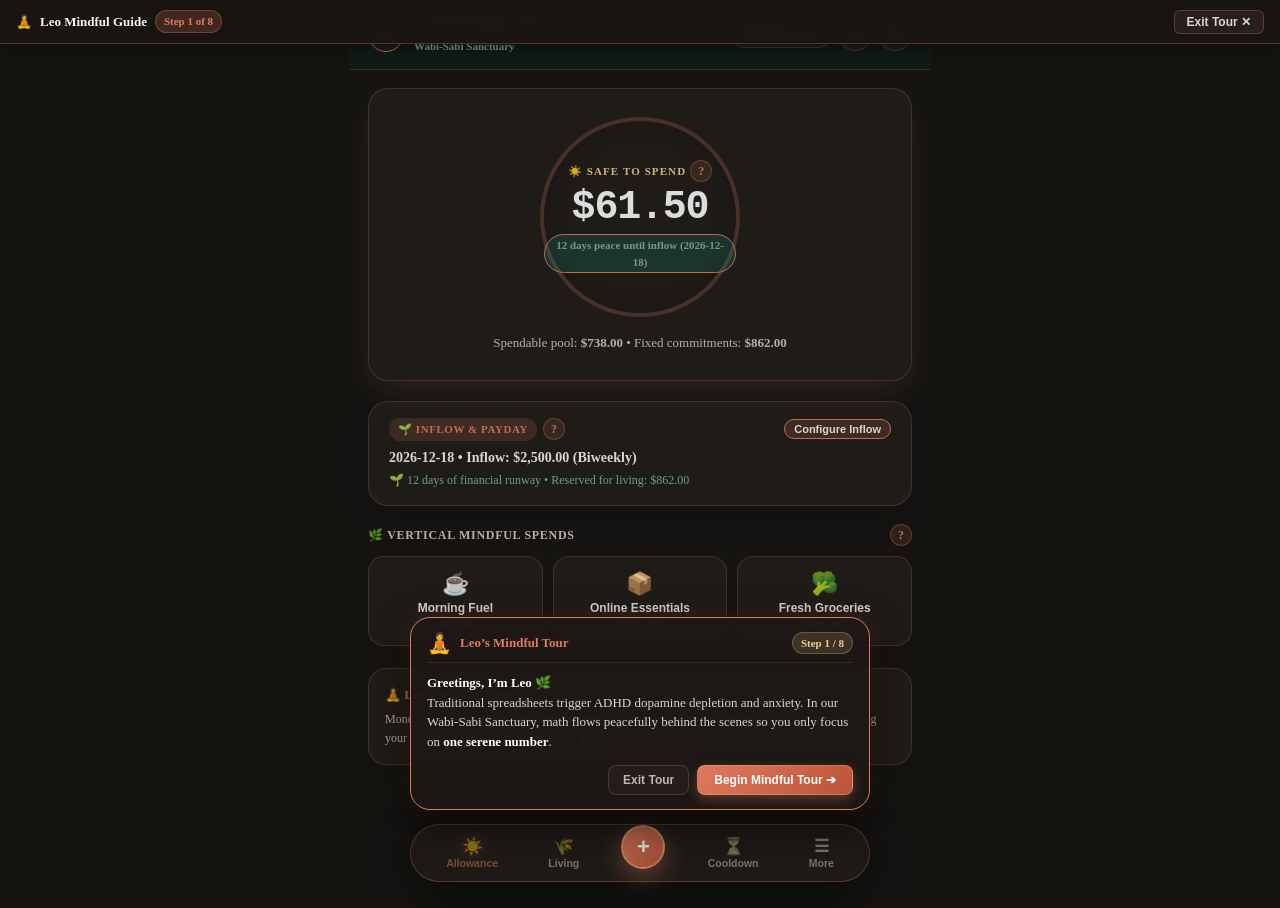
==== commit af2acd96: "feat: mindful contextual tab help popups, zero-blur crystal hand-holding tour, and mobile portrait r" ====
--- a/index.html
+++ b/index.html
@@ -39,7 +39,10 @@
             </svg>
           </div>
           <div class="brand-text">
-            <h1>ADHD Budget Planner</h1>
+            <div style="display:flex;align-items:center;gap:6px;">
+              <h1>ADHD Budget Planner</h1>
+              <button type="button" class="zen-help-badge" data-leo-help="sanctuary.offline" title="Sovereign Sanctuary & Privacy">?</button>
+            </div>
             <span class="brand-tagline">Wabi-Sabi Sanctuary</span>
           </div>
         </div>
@@ -58,7 +61,10 @@
         <!-- Concentric Radial Sunburst Dial Hero -->
         <div class="radial-hero-card">
           <div class="dial-track-ring">
-            <span class="dial-label">☀️ Safe to Spend Today</span>
+            <span class="dial-label" style="display:flex;align-items:center;gap:4px;">
+              <span>☀️ Safe to Spend</span>
+              <button type="button" class="zen-help-badge" data-leo-help="allowance.radial" title="About Daily Allowance Dial">?</button>
+            </span>
             <div class="dial-number" id="dial-hero-amount">$0.00</div>
             <span class="dial-status-pill" id="dial-runway-pill">Runway calculating...</span>
           </div>
@@ -68,7 +74,10 @@
         <!-- Mindful Inflow Sanctuary Card -->
         <div class="zen-inflow-card" id="card-zen-inflow">
           <div style="display:flex;justify-content:space-between;align-items:center;margin-bottom:6px;">
-            <span class="zen-inflow-badge">🌱 Inflow & Payday</span>
+            <div style="display:flex;align-items:center;gap:6px;">
+              <span class="zen-inflow-badge">🌱 Inflow & Payday</span>
+              <button type="button" class="zen-help-badge" data-leo-help="allowance.inflow" title="About Cash Inflow Stream">?</button>
+            </div>
             <button type="button" class="btn-zen-action" id="btn-configure-zen-inflow" style="font-size:11px;padding:3px 9px;">Configure Inflow</button>
           </div>
           <div id="zen-inflow-status-text" style="font-size:14px;font-weight:800;color:var(--text-zen);">
@@ -79,8 +88,11 @@
           </div>
         </div>
 
-        <div style="font-size:12px;font-weight:800;color:var(--text-muted);text-transform:uppercase;letter-spacing:0.06em;margin:16px 0 10px;">
-          🌿 Vertical Mindful Spends
+        <div style="display:flex;justify-content:space-between;align-items:center;margin:16px 0 10px;">
+          <div style="font-size:12px;font-weight:800;color:var(--text-muted);text-transform:uppercase;letter-spacing:0.06em;">
+            🌿 Vertical Mindful Spends
+          </div>
+          <button type="button" class="zen-help-badge" data-leo-help="allowance.quickchip" title="About Mindful Spend Chips">?</button>
         </div>
         <div class="zen-quick-spends" id="zen-quick-spends">
           <!-- 3 stacked vertical pills populated dynamically -->
@@ -98,7 +110,10 @@
       <section id="screen-living" class="screen">
         <div style="display:flex;justify-content:space-between;align-items:center;margin-bottom:16px;">
           <div>
-            <h2 style="font-size:18px;font-weight:800;">Living Costs</h2>
+            <div style="display:flex;align-items:center;gap:6px;">
+              <h2 style="font-size:18px;font-weight:800;">Living Costs</h2>
+              <button type="button" class="zen-help-badge" data-leo-help="living.costs" title="About Living Commitments">?</button>
+            </div>
             <p style="font-size:12px;color:var(--text-muted);">Fixed shelter & utility commitments reserved before calculating your allowance.</p>
           </div>
           <button type="button" class="btn-harmony-action" id="btn-add-living-open">+ Add Cost</button>
@@ -112,7 +127,10 @@
       <section id="screen-cooldown" class="screen">
         <div style="display:flex;justify-content:space-between;align-items:center;margin-bottom:16px;">
           <div>
-            <h2 style="font-size:18px;font-weight:800;">Cooldown Hold (48h Vault)</h2>
+            <div style="display:flex;align-items:center;gap:6px;">
+              <h2 style="font-size:18px;font-weight:800;">Cooldown Hold (48h Vault)</h2>
+              <button type="button" class="zen-help-badge" data-leo-help="cooldown.patience" title="About Cooldown Garden">?</button>
+            </div>
             <p style="font-size:12px;color:var(--text-muted);">Park impulse shopping urges here. 82% fade calmly in 48 hours.</p>
           </div>
           <button type="button" class="btn-harmony-action" id="btn-add-cooldown-open">+ Hold Urge</button>
@@ -125,7 +143,10 @@
       <!-- 4. Debt Freedom Screen -->
       <section id="screen-freedom" class="screen">
         <div style="margin-bottom:16px;">
-          <h2 style="font-size:18px;font-weight:800;">Debt Freedom (Crusher)</h2>
+          <div style="display:flex;align-items:center;gap:6px;">
+            <h2 style="font-size:18px;font-weight:800;">Debt Freedom (Crusher)</h2>
+            <button type="button" class="zen-help-badge" data-leo-help="freedom.ladder" title="About Freedom Ladder">?</button>
+          </div>
           <p style="font-size:12px;color:var(--text-muted);">Snowball & Avalanche accelerated debt freedom path.</p>
         </div>
         <div style="background:var(--bg-card);border:1px solid var(--border-zen);border-radius:18px;padding:18px;text-align:center;margin-bottom:16px;">
@@ -139,14 +160,20 @@
 
       <!-- 5. Mind Dump Screen -->
       <section id="screen-minddump" class="screen">
-        <h2 style="font-size:18px;font-weight:800;margin-bottom:6px;">Mind Dump Scratchpad</h2>
+        <div style="display:flex;align-items:center;gap:6px;margin-bottom:6px;">
+          <h2 style="font-size:18px;font-weight:800;">Mind Dump Scratchpad</h2>
+          <button type="button" class="zen-help-badge" data-leo-help="minddump.zen" title="About Mindful Thought Stream">?</button>
+        </div>
         <p style="font-size:12px;color:var(--text-muted);margin-bottom:16px;">Zero-friction capture for money thoughts, upcoming purchases, or anxiety relief.</p>
         <textarea id="minddump-textarea-input" class="zen-input" style="height:280px;resize:none;font-size:14px;line-height:1.6;" placeholder="Type anything on your mind... auto-saves instantly."></textarea>
       </section>
 
       <!-- 6. Sanctuary Config Screen -->
       <section id="screen-config" class="screen">
-        <h2 style="font-size:18px;font-weight:800;margin-bottom:16px;">Sanctuary Config & Backup</h2>
+        <div style="display:flex;align-items:center;gap:6px;margin-bottom:16px;">
+          <h2 style="font-size:18px;font-weight:800;">Sanctuary Config & Backup</h2>
+          <button type="button" class="zen-help-badge" data-leo-help="sanctuary.grace" title="About Grace Cushion & Sanctuary">?</button>
+        </div>
         <div style="background:var(--bg-card);border:1px solid var(--border-zen);border-radius:18px;padding:18px;margin-bottom:18px;">
           <form id="form-settings">
             <div class="zen-form-group">
@@ -248,7 +275,10 @@
 
     <!-- FULLSCREEN FOG MODE OVERLAY -->
     <div id="fog-mode-overlay" class="zombie-screen-overlay">
-      <div style="font-size:18px;color:#737373;font-weight:700;margin-bottom:8px;">🌫️ Fog Mode Active</div>
+      <div style="font-size:18px;color:#737373;font-weight:700;margin-bottom:8px;display:flex;align-items:center;justify-content:center;gap:8px;">
+        <span>🌫️ Fog Mode Active</span>
+        <button type="button" class="zen-help-badge" data-leo-help="fog.mode" title="About Fog Mode">?</button>
+      </div>
       <p style="font-size:13px;color:#a3a3a3;margin-bottom:24px;">Low cognitive bandwidth day? Here is your single answer right now:</p>
       <div style="font-size:14px;color:#737373;text-transform:uppercase;letter-spacing:0.1em;margin-bottom:6px;">Safe to Spend Today</div>
       <div class="zombie-screen-number" id="fog-screen-amount">$0.00</div>
@@ -356,10 +386,39 @@
       </div>
     </div>
 
+    <!-- MODAL: LEO'S 4-TIER MINDFUL CONTEXTUAL HELP -->
+    <div id="modal-leo-help" class="zen-modal-overlay">
+      <div class="zen-modal-box">
+        <div class="leo-help-header">
+          <h3 class="leo-help-title" id="leo-help-title">🧘 Leo's Mindful Guide</h3>
+          <button type="button" class="btn-zen-icon" id="btn-close-leo-help" style="width:28px;height:28px;">&times;</button>
+        </div>
+        <div class="leo-help-tiers-container">
+          <div class="leo-help-tier">
+            <div class="leo-tier-label">🌿 The Mindful Purpose</div>
+            <div class="leo-tier-content" id="leo-help-core">&mdash;</div>
+          </div>
+          <div class="leo-help-tier">
+            <div class="leo-tier-label">🍵 Your Gentle Action</div>
+            <div class="leo-tier-content" id="leo-help-action">&mdash;</div>
+          </div>
+          <div class="leo-help-tier">
+            <div class="leo-tier-label">🧠 ADHD Cognitive Relief</div>
+            <div class="leo-tier-content" id="leo-help-brain">&mdash;</div>
+          </div>
+          <div class="leo-help-tier">
+            <div class="leo-tier-label">🎋 Zen Wisdom</div>
+            <div class="leo-tier-content" id="leo-help-wisdom">&mdash;</div>
+          </div>
+        </div>
+      </div>
+    </div>
+
   </div>
 
   <script src="./js/core-calculator.js"></script>
   <script src="./js/state-manager.js"></script>
+  <script src="./js/leo-help.js"></script>
   <script src="./js/leo-tour.js"></script>
   <script src="./js/zen-controller.js"></script>
 </body>
--- a/css/harmony-layout.css
+++ b/css/harmony-layout.css
@@ -24,7 +24,7 @@
   min-height: 100vh;
   display: flex;
   flex-direction: column;
-  padding-bottom: 92px;
+  padding-bottom: calc(125px + env(safe-area-inset-bottom, 24px));
   position: relative;
 }
 
@@ -146,8 +146,10 @@
 }
 
 .dial-track-ring {
-  width: 220px;
-  height: 220px;
+  width: min(200px, 56vw);
+  height: min(200px, 56vw);
+  max-width: 210px;
+  max-height: 210px;
   margin: 0 auto 16px auto;
   border-radius: 50%;
   background: radial-gradient(circle, var(--bg-card) 60%, var(--bg-chip) 100%);
@@ -366,12 +368,12 @@
 /* Floating Curved Zen Island Navigation (Unique Bottom-Center Architecture) */
 .zen-floating-island {
   position: fixed;
-  bottom: 24px;
+  bottom: calc(18px + env(safe-area-inset-bottom, 0px));
   left: 50%;
   transform: translateX(-50%);
-  width: calc(100% - 36px);
-  max-width: 480px;
-  background: rgba(34, 28, 25, 0.94);
+  width: calc(100% - 24px);
+  max-width: 460px;
+  background: rgba(34, 28, 25, 0.95);
   backdrop-filter: blur(20px);
   -webkit-backdrop-filter: blur(20px);
   border: 1.5px solid rgba(224, 122, 95, 0.35);
@@ -380,7 +382,7 @@
   display: flex;
   justify-content: space-around;
   align-items: center;
-  padding: 8px 16px;
+  padding: 6px 10px;
   z-index: 60;
 }
 
@@ -391,17 +393,17 @@
   display: flex;
   flex-direction: column;
   align-items: center;
-  gap: 3px;
-  font-size: 11px;
-  font-weight: 700;
-  cursor: pointer;
-  padding: 6px 12px;
+  gap: 2px;
+  font-size: 10.5px;
+  font-weight: 700;
+  cursor: pointer;
+  padding: 5px 8px;
   border-radius: var(--radius-pill);
   transition: var(--transition-smooth);
 }
 
 .island-glyph {
-  font-size: 18px;
+  font-size: 17px;
   line-height: 1;
 }
 
@@ -422,22 +424,22 @@
   background: linear-gradient(135deg, #e07a5f, #ba5338);
   color: #ffffff;
   border: 2px solid rgba(242, 204, 143, 0.4);
-  width: 46px;
-  height: 46px;
+  width: 44px;
+  height: 44px;
   border-radius: 50%;
   display: flex;
   align-items: center;
   justify-content: center;
-  font-size: 24px;
+  font-size: 22px;
   font-weight: 900;
   cursor: pointer;
   box-shadow: 0 8px 24px rgba(224, 122, 95, 0.45);
-  transform: translateY(-8px);
+  transform: translateY(-6px);
   transition: var(--transition-smooth);
 }
 
 .island-seed-fab:hover {
-  transform: translateY(-11px) scale(1.06);
+  transform: translateY(-9px) scale(1.06);
   box-shadow: 0 12px 28px rgba(224, 122, 95, 0.6);
 }
 
@@ -548,11 +550,13 @@
   border-radius: var(--radius-zen);
   width: 100%;
   max-width: 440px;
-  padding: 24px;
+  max-height: 88vh;
+  overflow-y: auto;
+  padding: 18px 16px;
 }
 
 .zen-form-group {
-  margin-bottom: 14px;
+  margin-bottom: 12px;
 }
 
 .zen-form-group label {
@@ -570,11 +574,31 @@
   color: #fff;
   padding: 10px 12px;
   border-radius: 12px;
-  font-size: 14px;
+  font-size: 16px;
   outline: none;
   font-family: inherit;
+  min-height: 44px;
 }
 
 .zen-input:focus, .zen-select:focus {
+  border-color: var(--accent-sage);
+}
+
+/* Mobile Portrait Responsiveness Tweaks */
+@media (max-width: 420px) {
+  .dial-hero-number {
+    font-size: 34px;
+  }
+  .island-tab {
+    padding: 4px 6px;
+    font-size: 10px;
+  }
+  .radial-hero-card {
+    padding: 20px 14px;
+  }
+  .screen {
+    padding: 14px 12px;
+  }
+}
   border-color: var(--border-glow);
 }
--- a/css/leo-tour.css
+++ b/css/leo-tour.css
@@ -1,14 +1,14 @@
 /* =========================================================
-   ADHD Budget Planner (Edition 3) - Leo's Step-by-Step Tour
-   Serene hand-holding: DOM spotlights, typing simulation, zero modal overlap
+   ADHD Budget Planner (Edition 3) - Leo's Step-by-Step Tour & Mindful Guide
+   Wabi-Sabi Warm Terracotta: Zero-blur crystal clarity, DOM-anchored,
+   gentle ADHD guardrails, 100% mobile portrait responsive.
    ========================================================= */
 
+/* Ambient tint: crystal clear, zero blur */
 .tutorial-mask-overlay {
   position: fixed;
   inset: 0;
-  background: rgba(18, 29, 25, 0.45);
-  backdrop-filter: blur(2px);
-  -webkit-backdrop-filter: blur(2px);
+  background: rgba(18, 29, 25, 0.15);
   z-index: 9000;
   pointer-events: none;
   opacity: 0;
@@ -19,27 +19,33 @@
   opacity: 1;
 }
 
-/* Spotlight element */
+/* Guardrail when tour is active */
+body.tutorial-active .zen-floating-island .island-tab {
+  opacity: 0.6;
+  transition: opacity 0.2s ease;
+}
+
+/* DOM-Anchored Target Spotlight */
 .tutorial-target-active {
   position: relative !important;
   z-index: 9200 !important;
-  outline: 3px solid #14b8a6 !important;
+  outline: 2.5px solid #e07a5f !important;
   outline-offset: 3px !important;
-  box-shadow: 0 0 0 8px rgba(20, 184, 166, 0.25), 0 8px 24px rgba(0, 0, 0, 0.4) !important;
+  box-shadow: 0 0 0 6px rgba(224, 122, 95, 0.25), 0 8px 24px rgba(0, 0, 0, 0.5) !important;
   animation: leoTargetPulse 2s infinite ease-in-out !important;
 }
 
 @keyframes leoTargetPulse {
-  0%, 100% { outline-color: #14b8a6; }
-  50% { outline-color: #5eead4; }
+  0%, 100% { outline-color: #e07a5f; }
+  50% { outline-color: #f2cc8f; }
 }
 
 /* Anchored Leo Target Badge */
 .leo-target-badge {
   position: absolute;
   top: -12px;
-  right: -8px;
-  background: #14b8a6;
+  right: 12px;
+  background: linear-gradient(135deg, #e07a5f, #ba5338);
   color: #ffffff;
   font-size: 11px;
   font-weight: 800;
@@ -47,16 +53,17 @@
   border-radius: 999px;
   display: flex;
   align-items: center;
-  gap: 4px;
-  box-shadow: 0 4px 12px rgba(0, 0, 0, 0.4);
+  gap: 5px;
+  box-shadow: 0 4px 12px rgba(0, 0, 0, 0.5);
   pointer-events: none;
   z-index: 9210;
   white-space: nowrap;
   animation: leoBadgePop 0.25s cubic-bezier(0.16, 1, 0.3, 1) forwards;
 }
 
-.zen-tab .leo-target-badge {
-  top: -10px;
+/* Special centering for curved island navigation tabs */
+.island-tab .leo-target-badge {
+  top: -12px;
   right: auto;
   left: 50%;
   transform: translateX(-50%);
@@ -69,32 +76,88 @@
 
 /* Typing animation highlight */
 .typing-active {
-  outline: 2px solid #14b8a6 !important;
-  background: rgba(20, 184, 166, 0.15) !important;
-}
-
-/* Floating Tour Guide Card */
+  outline: 2px solid #e07a5f !important;
+  background: rgba(224, 122, 95, 0.12) !important;
+}
+
+/* Top Tutorial HUD Bar */
+.tutorial-hud-bar {
+  position: fixed;
+  top: 0;
+  left: 0;
+  right: 0;
+  height: 44px;
+  background: rgba(26, 21, 18, 0.96);
+  backdrop-filter: blur(14px);
+  -webkit-backdrop-filter: blur(14px);
+  border-bottom: 1px solid rgba(224, 122, 95, 0.3);
+  color: #fbf7f4;
+  padding: 0 16px;
+  display: flex;
+  align-items: center;
+  justify-content: space-between;
+  z-index: 9700;
+  font-size: 13px;
+  box-shadow: 0 4px 16px rgba(0, 0, 0, 0.4);
+}
+
+.tutorial-hud-title {
+  display: flex;
+  align-items: center;
+  gap: 8px;
+  font-weight: 700;
+}
+
+.tutorial-hud-step-pill {
+  background: rgba(224, 122, 95, 0.2);
+  color: #e07a5f;
+  border: 1px solid rgba(224, 122, 95, 0.3);
+  padding: 2px 8px;
+  border-radius: 999px;
+  font-size: 11px;
+  font-weight: 800;
+}
+
+.tutorial-hud-exit {
+  background: rgba(43, 34, 30, 0.8);
+  border: 1px solid rgba(224, 122, 95, 0.3);
+  color: #dfd5ce;
+  font-size: 12px;
+  font-weight: 700;
+  padding: 4px 12px;
+  border-radius: 6px;
+  cursor: pointer;
+  transition: all 0.15s ease;
+}
+
+.tutorial-hud-exit:hover {
+  background: rgba(61, 48, 42, 0.9);
+  color: #ffffff;
+  border-color: #f2cc8f;
+}
+
+/* Floating Tour Guide Card (Mobile-First, Safe Above Floating Island) */
 .leo-guide-card {
   position: fixed;
-  bottom: 84px;
+  bottom: calc(90px + env(safe-area-inset-bottom, 12px));
   left: 50%;
   transform: translateX(-50%);
-  width: calc(100% - 28px);
-  max-width: 520px;
-  background: #182a24;
-  border: 1px solid #14b8a6;
+  width: calc(100% - 24px);
+  max-width: 460px;
+  background: rgba(30, 24, 21, 0.96);
+  border: 1.5px solid #e07a5f;
   border-radius: 20px;
-  padding: 18px 20px;
-  box-shadow: 0 16px 40px rgba(0, 0, 0, 0.6);
-  z-index: 9500;
+  padding: 14px 16px;
+  box-shadow: 0 16px 42px rgba(0, 0, 0, 0.65), 0 0 20px rgba(224, 122, 95, 0.15);
+  z-index: 9600;
   display: flex;
   flex-direction: column;
-  gap: 12px;
-  animation: leoCardSlideUp 0.3s cubic-bezier(0.16, 1, 0.3, 1);
+  gap: 10px;
+  animation: leoCardSlideUp 0.25s cubic-bezier(0.16, 1, 0.3, 1);
 }
 
 @keyframes leoCardSlideUp {
-  from { transform: translateX(-50%) translateY(20px); opacity: 0; }
+  from { transform: translateX(-50%) translateY(16px); opacity: 0; }
   to { transform: translateX(-50%) translateY(0); opacity: 1; }
 }
 
@@ -102,6 +165,8 @@
   display: flex;
   align-items: center;
   justify-content: space-between;
+  border-bottom: 1px solid rgba(224, 122, 95, 0.15);
+  padding-bottom: 8px;
 }
 
 .leo-guide-identity {
@@ -112,74 +177,166 @@
 
 .leo-avatar {
   font-size: 20px;
+  line-height: 1;
 }
 
 .leo-name {
   font-size: 13px;
   font-weight: 800;
-  color: #14b8a6;
+  color: #e07a5f;
 }
 
 .leo-step-counter {
   font-size: 11px;
-  font-weight: 700;
-  color: #a7f3d0;
-  background: rgba(20, 184, 166, 0.18);
+  font-weight: 800;
+  color: #f2cc8f;
+  background: rgba(242, 204, 143, 0.15);
   padding: 2px 8px;
-  border-radius: 99px;
+  border-radius: 999px;
+  border: 1px solid rgba(242, 204, 143, 0.25);
 }
 
 .leo-guide-body {
   font-size: 13px;
-  line-height: 1.6;
-  color: #f2fbf7;
+  line-height: 1.5;
+  color: #dfd5ce;
 }
 
 .leo-guide-body strong {
-  color: #fde047;
+  color: #ffffff;
 }
 
 .leo-guide-actions {
   display: flex;
+  align-items: center;
+  justify-content: flex-end;
+  gap: 8px;
+  margin-top: 4px;
+}
+
+.leo-btn-secondary {
+  background: rgba(43, 34, 30, 0.6);
+  border: 1px solid rgba(224, 122, 95, 0.25);
+  color: #c4b5ac;
+  font-size: 12px;
+  font-weight: 700;
+  padding: 7px 14px;
+  border-radius: 8px;
+  cursor: pointer;
+  transition: all 0.15s ease;
+}
+
+.leo-btn-secondary:hover {
+  background: rgba(61, 48, 42, 0.8);
+  color: #ffffff;
+}
+
+.leo-btn-primary {
+  background: linear-gradient(135deg, #e07a5f, #ba5338);
+  border: 1px solid rgba(242, 204, 143, 0.3);
+  color: #ffffff;
+  font-size: 12px;
+  font-weight: 800;
+  padding: 7px 16px;
+  border-radius: 8px;
+  cursor: pointer;
+  box-shadow: 0 4px 12px rgba(224, 122, 95, 0.35);
+  transition: all 0.15s ease;
+}
+
+.leo-btn-primary:hover {
+  opacity: 0.95;
+  transform: translateY(-1px);
+}
+
+/* =========================================================
+   ZEN CONTEXTUAL HELP SYSTEM (Question Mark Badges & Modal)
+   ========================================================= */
+
+.zen-help-badge {
+  display: inline-flex;
+  align-items: center;
+  justify-content: center;
+  width: 22px;
+  height: 22px;
+  border-radius: 50%;
+  background: rgba(224, 122, 95, 0.15);
+  border: 1px solid rgba(224, 122, 95, 0.35);
+  color: #e07a5f;
+  font-size: 12px;
+  font-weight: 800;
+  font-family: inherit;
+  cursor: pointer;
+  transition: all 0.15s ease;
+  line-height: 1;
+  flex-shrink: 0;
+}
+
+.zen-help-badge:hover {
+  background: rgba(224, 122, 95, 0.3);
+  color: #ffffff;
+  border-color: #f2cc8f;
+  transform: scale(1.08);
+}
+
+/* Modal Contextual Guide Layout */
+#modal-leo-help .zen-modal-box {
+  background: rgba(30, 24, 21, 0.98);
+  border: 1.5px solid rgba(224, 122, 95, 0.35);
+  border-radius: 20px;
+  box-shadow: 0 20px 50px rgba(0, 0, 0, 0.7);
+  max-width: 480px;
+  width: 100%;
+  padding: 20px;
+  max-height: 85vh;
+  overflow-y: auto;
+}
+
+.leo-help-header {
+  display: flex;
+  align-items: center;
   justify-content: space-between;
-  align-items: center;
-  margin-top: 4px;
-}
-
-.leo-btn-secondary {
-  background: none;
-  border: none;
-  color: #5eead4;
-  font-size: 12px;
-  font-weight: 600;
-  cursor: pointer;
-  padding: 6px 10px;
-}
-
-.leo-btn-primary {
-  background: #14b8a6;
-  color: #ffffff;
-  border: none;
-  font-size: 12px;
-  font-weight: 800;
-  padding: 8px 18px;
-  border-radius: 99px;
-  cursor: pointer;
+  margin-bottom: 14px;
+  padding-bottom: 10px;
+  border-bottom: 1px solid rgba(224, 122, 95, 0.2);
+}
+
+.leo-help-title {
+  font-size: 16px;
+  font-weight: 800;
+  color: #fbf7f4;
+  display: flex;
+  align-items: center;
+  gap: 8px;
+}
+
+.leo-help-tiers-container {
+  display: flex;
+  flex-direction: column;
+  gap: 10px;
+}
+
+.leo-help-tier {
+  background: rgba(43, 34, 30, 0.65);
+  border: 1px solid rgba(224, 122, 95, 0.2);
+  border-radius: 12px;
+  padding: 12px 14px;
+}
+
+.leo-tier-label {
+  font-size: 11px;
+  font-weight: 800;
+  text-transform: uppercase;
+  letter-spacing: 0.06em;
+  color: #e07a5f;
+  margin-bottom: 4px;
   display: flex;
   align-items: center;
   gap: 6px;
-  transition: transform 0.15s ease;
-}
-
-.leo-btn-primary:hover {
-  transform: scale(1.03);
-}
-
-.leo-btn-primary.pulse {
-  animation: leoBtnPulse 1.6s infinite;
-}
-
-@keyframes leoBtnPulse {
-  0%, 100% { box-shadow: 0 0 0 0 rgba(20, 184, 166, 0.7); }
-  50% { box-shadow: 0 0 0 10px rgba(20, 184, 166, 0); }
-}
+}
+
+.leo-tier-content {
+  font-size: 13px;
+  color: #dfd5ce;
+  line-height: 1.5;
+}
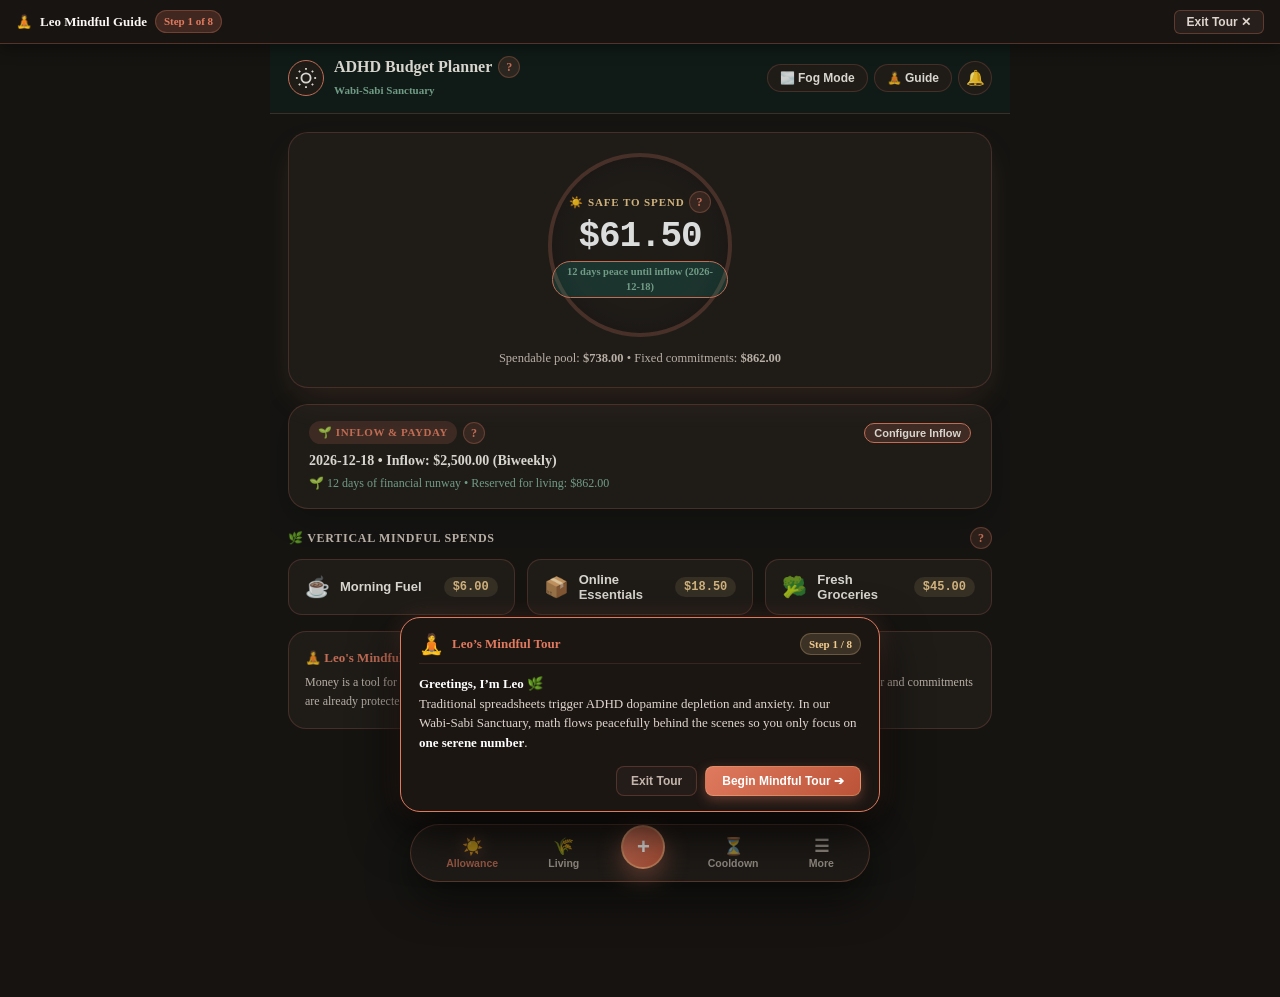
==== commit 222bdd24: "fix: responsive desktop & mobile portrait layout, stacked mindful spend rows, and auto-tour v2 trigg" ====
--- a/index.html
+++ b/index.html
@@ -48,7 +48,7 @@
         </div>
         <div class="header-btns">
           <button type="button" class="btn-zen-pill" id="btn-fog-trigger" title="Fog Mode (Low Sensory Refuge)">🌫️ Fog Mode</button>
-          <button type="button" class="btn-zen-icon" id="btn-leo-tour" title="Leo's Step-by-Step Tour">🧘</button>
+          <button type="button" class="btn-zen-pill" id="btn-leo-tour" title="Leo's Step-by-Step Tour">🧘 Guide</button>
           <button type="button" class="btn-zen-icon" id="btn-sound-toggle" title="Gentle Chime">🔔</button>
         </div>
       </div>
--- a/css/harmony-layout.css
+++ b/css/harmony-layout.css
@@ -19,13 +19,19 @@
 }
 
 .zen-shell {
-  max-width: 580px;
+  width: 100%;
+  max-width: 740px;
   margin: 0 auto;
   min-height: 100vh;
   display: flex;
   flex-direction: column;
-  padding-bottom: calc(125px + env(safe-area-inset-bottom, 24px));
+  padding-bottom: calc(115px + env(safe-area-inset-bottom, 24px));
   position: relative;
+  overflow-x: clip;
+}
+
+body.tutorial-active .zen-shell {
+  padding-bottom: calc(250px + env(safe-area-inset-bottom, 24px));
 }
 
 /* Header App Bar */
@@ -137,20 +143,20 @@
   background: var(--bg-card);
   border: 1px solid var(--border-zen);
   border-radius: var(--radius-zen);
-  padding: 28px 20px;
+  padding: 20px 18px;
   text-align: center;
-  margin-bottom: 20px;
+  margin-bottom: 16px;
   box-shadow: var(--zen-shadow);
   position: relative;
   overflow: hidden;
 }
 
 .dial-track-ring {
-  width: min(200px, 56vw);
-  height: min(200px, 56vw);
-  max-width: 210px;
-  max-height: 210px;
-  margin: 0 auto 16px auto;
+  width: min(184px, 52vw);
+  height: min(184px, 52vw);
+  max-width: 190px;
+  max-height: 190px;
+  margin: 0 auto 12px auto;
   border-radius: 50%;
   background: radial-gradient(circle, var(--bg-card) 60%, var(--bg-chip) 100%);
   border: 4px solid var(--border-zen);
@@ -166,13 +172,13 @@
   font-size: 11px;
   font-weight: 800;
   text-transform: uppercase;
-  letter-spacing: 0.1em;
+  letter-spacing: 0.08em;
   color: var(--accent-gold);
   margin-bottom: 4px;
 }
 
 .dial-number {
-  font-size: 40px;
+  font-size: 36px;
   font-weight: 900;
   letter-spacing: -0.03em;
   font-family: var(--font-digits);
@@ -186,49 +192,59 @@
   background: rgba(20, 184, 166, 0.18);
   border: 1px solid var(--border-glow);
   color: var(--accent-mint);
-  font-size: 11px;
-  font-weight: 700;
-  padding: 2px 10px;
+  font-size: 10.5px;
+  font-weight: 700;
+  padding: 2px 9px;
   border-radius: var(--radius-pill);
 }
 
 .dial-subtext {
-  font-size: 13px;
+  font-size: 12.5px;
   color: var(--text-muted);
 }
 
-/* Quick Spends Chips Grid */
+/* Vertical Mindful Spends (Stacked Pill Rows on Mobile, 3-Column Row on Desktop) */
 .zen-quick-spends {
-  display: grid;
-  grid-template-columns: repeat(3, 1fr);
+  display: flex;
+  flex-direction: column;
+  gap: 8px;
+  margin-bottom: 16px;
+}
+
+@media (min-width: 620px) {
+  .zen-quick-spends {
+    display: grid;
+    grid-template-columns: repeat(3, 1fr);
+    gap: 12px;
+  }
+}
+
+.zen-chip-btn {
+  background: var(--bg-card);
+  border: 1px solid var(--border-zen);
+  border-radius: 14px;
+  padding: 12px 16px;
+  text-align: left;
+  cursor: pointer;
+  transition: var(--transition-smooth);
+  color: var(--text-zen);
+  display: flex;
+  flex-direction: row;
+  align-items: center;
+  justify-content: space-between;
   gap: 10px;
-  margin-bottom: 22px;
-}
-
-.zen-chip-btn {
-  background: var(--bg-card);
-  border: 1px solid var(--border-zen);
-  border-radius: 16px;
-  padding: 14px 10px;
-  text-align: center;
-  cursor: pointer;
-  transition: var(--transition-smooth);
-  color: var(--text-zen);
-  display: flex;
-  flex-direction: column;
-  align-items: center;
-  gap: 4px;
+  width: 100%;
 }
 
 .zen-chip-btn:hover {
   border-color: var(--border-glow);
   background: var(--bg-chip);
-  transform: translateY(-2px);
-}
-
-.chip-icon { font-size: 22px; }
-.chip-title { font-size: 12px; font-weight: 700; }
-.chip-price { font-size: 11px; font-family: var(--font-digits); color: var(--accent-gold); }
+  transform: translateY(-1px);
+}
+
+.chip-icon { font-size: 20px; flex-shrink: 0; }
+.chip-title { font-size: 13px; font-weight: 700; flex: 1; }
+.chip-price { font-size: 12px; font-weight: 800; font-family: var(--font-digits); color: var(--accent-gold); background: rgba(242, 204, 143, 0.12); padding: 3px 9px; border-radius: 999px; }
 
 /* Item Cards (Bills, Vault, Debt) */
 .harmony-card {
@@ -585,20 +601,58 @@
 }
 
 /* Mobile Portrait Responsiveness Tweaks */
-@media (max-width: 420px) {
-  .dial-hero-number {
-    font-size: 34px;
+@media (max-width: 480px) {
+  .zen-header {
+    padding: 8px 10px;
+  }
+  .brand-group {
+    gap: 6px;
+    min-width: 0;
+  }
+  .brand-circle-icon {
+    width: 26px;
+    height: 26px;
+    flex-shrink: 0;
+  }
+  .brand-text h1 {
+    font-size: 11.5px;
+    white-space: nowrap;
+  }
+  .zen-header .zen-help-badge {
+    width: 18px;
+    height: 18px;
+    font-size: 10px;
+  }
+  .brand-tagline {
+    font-size: 9px;
+    white-space: nowrap;
+  }
+  .header-btns {
+    gap: 3px;
+    flex-shrink: 0;
+  }
+  .btn-zen-pill {
+    padding: 4px 6px;
+    font-size: 9.5px;
+    white-space: nowrap;
+  }
+  .btn-zen-icon {
+    width: 26px;
+    height: 26px;
+    font-size: 11px;
+    flex-shrink: 0;
+  }
+  .dial-number {
+    font-size: 32px;
   }
   .island-tab {
     padding: 4px 6px;
     font-size: 10px;
   }
   .radial-hero-card {
-    padding: 20px 14px;
+    padding: 18px 14px;
   }
   .screen {
-    padding: 14px 12px;
-  }
-}
-  border-color: var(--border-glow);
-}
+    padding: 12px 10px;
+  }
+}
--- a/css/leo-tour.css
+++ b/css/leo-tour.css
@@ -19,9 +19,17 @@
   opacity: 1;
 }
 
-/* Guardrail when tour is active */
+/* Guardrail & Header Offset when tour is active */
+body.tutorial-active {
+  padding-top: 44px;
+}
+
+body.tutorial-active .zen-header {
+  top: 44px;
+}
+
 body.tutorial-active .zen-floating-island .island-tab {
-  opacity: 0.6;
+  opacity: 0.75;
   transition: opacity 0.2s ease;
 }
 
@@ -139,21 +147,20 @@
 /* Floating Tour Guide Card (Mobile-First, Safe Above Floating Island) */
 .leo-guide-card {
   position: fixed;
-  bottom: calc(90px + env(safe-area-inset-bottom, 12px));
+  bottom: calc(88px + env(safe-area-inset-bottom, 10px));
   left: 50%;
   transform: translateX(-50%);
   width: calc(100% - 24px);
-  max-width: 460px;
-  background: rgba(30, 24, 21, 0.96);
+  max-width: 480px;
+  background: #1c1613;
   border: 1.5px solid #e07a5f;
   border-radius: 20px;
-  padding: 14px 16px;
-  box-shadow: 0 16px 42px rgba(0, 0, 0, 0.65), 0 0 20px rgba(224, 122, 95, 0.15);
+  padding: 15px 18px;
+  box-shadow: 0 20px 48px rgba(0, 0, 0, 0.85), 0 0 24px rgba(224, 122, 95, 0.2);
   z-index: 9600;
   display: flex;
   flex-direction: column;
   gap: 10px;
-  animation: leoCardSlideUp 0.25s cubic-bezier(0.16, 1, 0.3, 1);
 }
 
 @keyframes leoCardSlideUp {
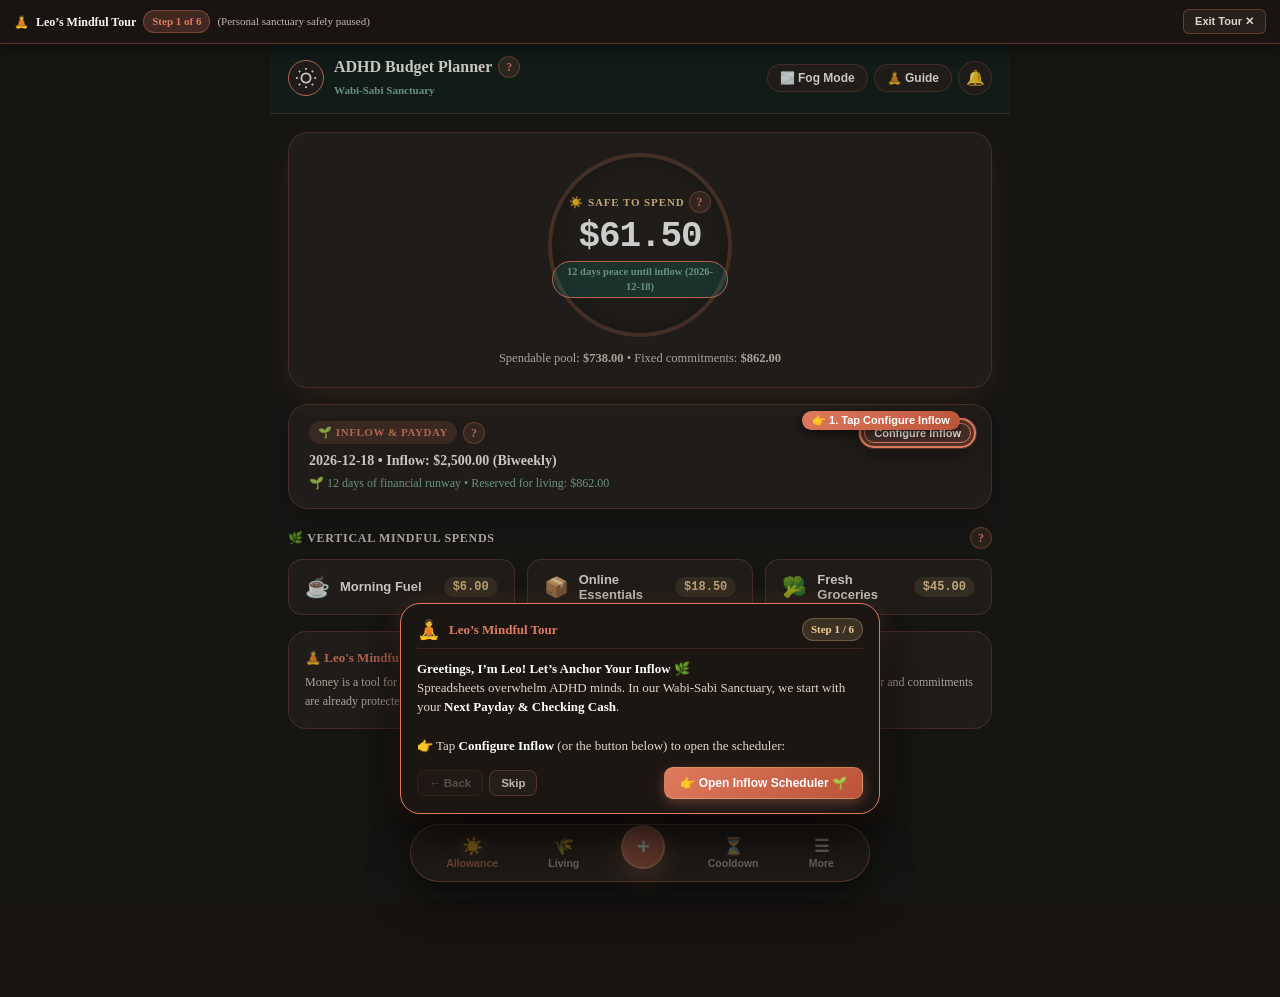
==== commit 67c2e532: "Add full Edit/Remove/Mark Paid buttons for living costs and sync checking balance with Config" ====
--- a/index.html
+++ b/index.html
@@ -98,6 +98,8 @@
           <!-- 3 stacked vertical pills populated dynamically -->
         </div>
 
+        <div id="zen-today-spends-container"></div>
+
         <div style="background:var(--bg-card);border:1px solid var(--border-zen);border-radius:18px;padding:16px;margin-top:14px;">
           <div style="font-size:13px;font-weight:700;color:var(--accent-sage);margin-bottom:6px;">🧘 Leo's Mindful Note:</div>
           <p style="font-size:12px;color:var(--text-muted);line-height:1.6;">
@@ -142,12 +144,15 @@
 
       <!-- 4. Debt Freedom Screen -->
       <section id="screen-freedom" class="screen">
-        <div style="margin-bottom:16px;">
-          <div style="display:flex;align-items:center;gap:6px;">
-            <h2 style="font-size:18px;font-weight:800;">Debt Freedom (Crusher)</h2>
-            <button type="button" class="zen-help-badge" data-leo-help="freedom.ladder" title="About Freedom Ladder">?</button>
-          </div>
-          <p style="font-size:12px;color:var(--text-muted);">Snowball & Avalanche accelerated debt freedom path.</p>
+        <div style="display:flex;justify-content:space-between;align-items:center;margin-bottom:16px;">
+          <div>
+            <div style="display:flex;align-items:center;gap:6px;">
+              <h2 style="font-size:18px;font-weight:800;">Debt Freedom (Crusher)</h2>
+              <button type="button" class="zen-help-badge" data-leo-help="freedom.ladder" title="About Freedom Ladder">?</button>
+            </div>
+            <p style="font-size:12px;color:var(--text-muted);">Snowball & Avalanche accelerated debt freedom path.</p>
+          </div>
+          <button type="button" class="btn-harmony-action" id="btn-add-debt-open">+ Add Debt</button>
         </div>
         <div style="background:var(--bg-card);border:1px solid var(--border-zen);border-radius:18px;padding:18px;text-align:center;margin-bottom:16px;">
           <div style="font-size:11px;font-weight:700;color:var(--accent-gold);text-transform:uppercase;letter-spacing:0.08em;margin-bottom:4px;">Freedom Projection</div>
@@ -340,14 +345,15 @@
       </div>
     </div>
 
-    <!-- MODAL: Add Living Cost -->
+    <!-- MODAL: Add / Edit Living Cost -->
     <div id="modal-add-living" class="zen-modal-overlay">
       <div class="zen-modal-box">
         <div style="display:flex;justify-content:space-between;align-items:center;margin-bottom:14px;">
-          <h3 style="font-size:16px;font-weight:800;">📅 Add Living Cost</h3>
+          <h3 style="font-size:16px;font-weight:800;" id="modal-living-heading">📅 Add Living Cost</h3>
           <button type="button" class="btn-zen-icon" id="btn-add-living-close" style="width:28px;height:28px;">&times;</button>
         </div>
         <form id="form-add-living">
+          <input type="hidden" id="living-edit-id" value="">
           <div class="zen-form-group">
             <label>Living Cost Name (e.g. Rent, Electricity, Internet)</label>
             <input type="text" class="zen-input" id="living-name-field" placeholder="Housing Rent" required>
@@ -360,19 +366,20 @@
             <label>Due Date</label>
             <input type="date" class="zen-input" id="living-date-field" required>
           </div>
-          <button type="submit" class="btn-harmony-action" style="width:100%;padding:12px;margin-top:6px;">Add Living Cost 🌿</button>
+          <button type="submit" class="btn-harmony-action" style="width:100%;padding:12px;margin-top:6px;">Save Living Cost 🌿</button>
         </form>
       </div>
     </div>
 
-    <!-- MODAL: Add Cooldown Item -->
+    <!-- MODAL: Add / Edit Cooldown Item -->
     <div id="modal-add-cooldown" class="zen-modal-overlay">
       <div class="zen-modal-box">
         <div style="display:flex;justify-content:space-between;align-items:center;margin-bottom:14px;">
-          <h3 style="font-size:16px;font-weight:800;">⏳ Park in 48-Hour Cooldown Hold</h3>
+          <h3 style="font-size:16px;font-weight:800;" id="modal-cooldown-heading">⏳ Park in 48-Hour Cooldown Hold</h3>
           <button type="button" class="btn-zen-icon" id="btn-add-cooldown-close" style="width:28px;height:28px;">&times;</button>
         </div>
         <form id="form-add-cooldown">
+          <input type="hidden" id="cooldown-edit-id" value="">
           <div class="zen-form-group">
             <label>Item Name / Purchase Urge</label>
             <input type="text" class="zen-input" id="cooldown-name-field" placeholder="Ergonomic Keyboard" required>
@@ -381,7 +388,37 @@
             <label>Price ($)</label>
             <input type="number" step="0.01" class="zen-input" id="cooldown-amt-field" placeholder="89.00" required>
           </div>
-          <button type="submit" class="btn-harmony-action" style="width:100%;padding:12px;margin-top:6px;">Hold Urge for 48 Hours ⏳</button>
+          <button type="submit" class="btn-harmony-action" style="width:100%;padding:12px;margin-top:6px;">Hold Urge in Cooldown ⏳</button>
+        </form>
+      </div>
+    </div>
+
+    <!-- MODAL: Add / Edit Debt -->
+    <div id="modal-add-zen-debt" class="zen-modal-overlay">
+      <div class="zen-modal-box">
+        <div style="display:flex;justify-content:space-between;align-items:center;margin-bottom:14px;">
+          <h3 style="font-size:16px;font-weight:800;" id="modal-zen-debt-heading">📉 Add Debt Obligation</h3>
+          <button type="button" class="btn-zen-icon" id="btn-add-debt-close" style="width:28px;height:28px;">&times;</button>
+        </div>
+        <form id="form-add-zen-debt">
+          <input type="hidden" id="debt-zen-edit-id" value="">
+          <div class="zen-form-group">
+            <label>Debt Name (e.g. Credit Card, Student Loan)</label>
+            <input type="text" class="zen-input" id="debt-zen-name-field" placeholder="Mastercard" required>
+          </div>
+          <div class="zen-form-group">
+            <label>Current Balance ($)</label>
+            <input type="number" step="0.01" class="zen-input" id="debt-zen-balance-field" placeholder="950.00" required>
+          </div>
+          <div class="zen-form-group">
+            <label>Minimum Monthly Payment ($)</label>
+            <input type="number" step="0.01" class="zen-input" id="debt-zen-min-field" placeholder="40.00" required>
+          </div>
+          <div class="zen-form-group">
+            <label>Interest Rate (APR %)</label>
+            <input type="number" step="0.1" class="zen-input" id="debt-zen-apr-field" placeholder="18.5" required>
+          </div>
+          <button type="submit" class="btn-harmony-action" style="width:100%;padding:12px;margin-top:6px;">Save Debt Obligation 🌿</button>
         </form>
       </div>
     </div>
--- a/css/harmony-layout.css
+++ b/css/harmony-layout.css
@@ -246,7 +246,7 @@
 .chip-title { font-size: 13px; font-weight: 700; flex: 1; }
 .chip-price { font-size: 12px; font-weight: 800; font-family: var(--font-digits); color: var(--accent-gold); background: rgba(242, 204, 143, 0.12); padding: 3px 9px; border-radius: 999px; }
 
-/* Item Cards (Bills, Vault, Debt) */
+/* Item Cards (Bills, Vault, Debt, Today Spends) */
 .harmony-card {
   background: var(--bg-card);
   border: 1px solid var(--border-zen);
@@ -277,9 +277,16 @@
 
 .card-val {
   font-family: var(--font-digits);
-  font-size: 14px;
+  font-size: 15px;
   font-weight: 800;
   color: var(--accent-gold);
+}
+
+.card-actions-row {
+  display: flex;
+  align-items: center;
+  gap: 8px;
+  flex-wrap: wrap;
 }
 
 .btn-harmony-action {
@@ -292,6 +299,9 @@
   border-radius: var(--radius-pill);
   cursor: pointer;
   transition: var(--transition-smooth);
+  display: inline-flex;
+  align-items: center;
+  gap: 4px;
 }
 
 .btn-harmony-action:hover {
@@ -301,6 +311,46 @@
 .btn-harmony-action.cleared {
   background: #064e3b;
   color: #5eead4;
+}
+
+.btn-zen-card-edit {
+  background: rgba(43, 34, 30, 0.7);
+  border: 1px solid rgba(224, 122, 95, 0.3);
+  color: var(--text-muted);
+  font-size: 11.5px;
+  font-weight: 700;
+  padding: 6px 11px;
+  border-radius: var(--radius-pill);
+  cursor: pointer;
+  transition: var(--transition-smooth);
+}
+
+.btn-zen-card-edit:hover {
+  background: rgba(61, 48, 42, 0.9);
+  color: #ffffff;
+  border-color: var(--accent-gold);
+}
+
+.btn-zen-card-delete {
+  background: rgba(224, 122, 95, 0.14);
+  border: 1px solid rgba(224, 122, 95, 0.35);
+  color: #f28482;
+  font-size: 13px;
+  font-weight: 800;
+  width: 30px;
+  height: 30px;
+  border-radius: 50%;
+  display: inline-flex;
+  align-items: center;
+  justify-content: center;
+  cursor: pointer;
+  transition: var(--transition-smooth);
+}
+
+.btn-zen-card-delete:hover {
+  background: rgba(224, 122, 95, 0.3);
+  color: #ffffff;
+  border-color: #e07a5f;
 }
 
 /* Fullscreen Zombie Mode Overlay */
--- a/css/leo-tour.css
+++ b/css/leo-tour.css
@@ -1,14 +1,14 @@
 /* =========================================================
    ADHD Budget Planner (Edition 3) - Leo's Step-by-Step Tour & Mindful Guide
    Wabi-Sabi Warm Terracotta: Zero-blur crystal clarity, DOM-anchored,
-   gentle ADHD guardrails, 100% mobile portrait responsive.
+   strict capture-phase ADHD guardrails, 100% mobile portrait responsive.
    ========================================================= */
 
 /* Ambient tint: crystal clear, zero blur */
 .tutorial-mask-overlay {
   position: fixed;
   inset: 0;
-  background: rgba(18, 29, 25, 0.15);
+  background: rgba(18, 29, 25, 0.22);
   z-index: 9000;
   pointer-events: none;
   opacity: 0;
@@ -28,8 +28,9 @@
   top: 44px;
 }
 
-body.tutorial-active .zen-floating-island .island-tab {
-  opacity: 0.75;
+body.tutorial-active .zen-floating-island .island-tab:not(.tutorial-target-active),
+body.tutorial-active .zen-floating-island .island-seed-fab:not(.tutorial-target-active) {
+  opacity: 0.55;
   transition: opacity 0.2s ease;
 }
 
@@ -39,8 +40,9 @@
   z-index: 9200 !important;
   outline: 2.5px solid #e07a5f !important;
   outline-offset: 3px !important;
-  box-shadow: 0 0 0 6px rgba(224, 122, 95, 0.25), 0 8px 24px rgba(0, 0, 0, 0.5) !important;
+  box-shadow: 0 0 0 6px rgba(224, 122, 95, 0.28), 0 8px 24px rgba(0, 0, 0, 0.55) !important;
   animation: leoTargetPulse 2s infinite ease-in-out !important;
+  cursor: pointer !important;
 }
 
 @keyframes leoTargetPulse {
@@ -51,8 +53,8 @@
 /* Anchored Leo Target Badge */
 .leo-target-badge {
   position: absolute;
-  top: -12px;
-  right: 12px;
+  top: -13px;
+  right: 10px;
   background: linear-gradient(135deg, #e07a5f, #ba5338);
   color: #ffffff;
   font-size: 11px;
@@ -62,7 +64,7 @@
   display: flex;
   align-items: center;
   gap: 5px;
-  box-shadow: 0 4px 12px rgba(0, 0, 0, 0.5);
+  box-shadow: 0 4px 12px rgba(0, 0, 0, 0.55);
   pointer-events: none;
   z-index: 9210;
   white-space: nowrap;
@@ -84,8 +86,9 @@
 
 /* Typing animation highlight */
 .typing-active {
-  outline: 2px solid #e07a5f !important;
-  background: rgba(224, 122, 95, 0.12) !important;
+  outline: 2.5px solid #e07a5f !important;
+  background: rgba(224, 122, 95, 0.16) !important;
+  transition: all 0.15s ease;
 }
 
 /* Top Tutorial HUD Bar */
@@ -95,51 +98,66 @@
   left: 0;
   right: 0;
   height: 44px;
-  background: rgba(26, 21, 18, 0.96);
+  background: rgba(26, 21, 18, 0.97);
   backdrop-filter: blur(14px);
   -webkit-backdrop-filter: blur(14px);
-  border-bottom: 1px solid rgba(224, 122, 95, 0.3);
+  border-bottom: 1px solid rgba(224, 122, 95, 0.35);
   color: #fbf7f4;
-  padding: 0 16px;
+  padding: 0 14px;
   display: flex;
   align-items: center;
   justify-content: space-between;
   z-index: 9700;
-  font-size: 13px;
-  box-shadow: 0 4px 16px rgba(0, 0, 0, 0.4);
+  font-size: 12px;
+  box-shadow: 0 4px 16px rgba(0, 0, 0, 0.45);
 }
 
 .tutorial-hud-title {
   display: flex;
   align-items: center;
-  gap: 8px;
+  gap: 7px;
   font-weight: 700;
+  overflow: hidden;
+  white-space: nowrap;
 }
 
 .tutorial-hud-step-pill {
   background: rgba(224, 122, 95, 0.2);
   color: #e07a5f;
-  border: 1px solid rgba(224, 122, 95, 0.3);
+  border: 1px solid rgba(224, 122, 95, 0.35);
   padding: 2px 8px;
   border-radius: 999px;
   font-size: 11px;
   font-weight: 800;
 }
 
+.tutorial-hud-sub {
+  color: #c4b5ac;
+  font-size: 11px;
+  font-weight: 500;
+}
+
+@media (max-width: 520px) {
+  .tutorial-hud-sub {
+    display: none;
+  }
+}
+
 .tutorial-hud-exit {
-  background: rgba(43, 34, 30, 0.8);
-  border: 1px solid rgba(224, 122, 95, 0.3);
+  background: rgba(43, 34, 30, 0.85);
+  border: 1px solid rgba(224, 122, 95, 0.35);
   color: #dfd5ce;
-  font-size: 12px;
+  font-size: 11px;
   font-weight: 700;
-  padding: 4px 12px;
+  padding: 5px 11px;
   border-radius: 6px;
   cursor: pointer;
   transition: all 0.15s ease;
+  flex-shrink: 0;
 }
 
 .tutorial-hud-exit:hover {
-  background: rgba(61, 48, 42, 0.9);
+  background: rgba(61, 48, 42, 0.95);
   color: #ffffff;
   border-color: #f2cc8f;
 }
@@ -147,7 +165,7 @@
 /* Floating Tour Guide Card (Mobile-First, Safe Above Floating Island) */
 .leo-guide-card {
   position: fixed;
-  bottom: calc(88px + env(safe-area-inset-bottom, 10px));
+  bottom: calc(86px + env(safe-area-inset-bottom, 8px));
   left: 50%;
   transform: translateX(-50%);
   width: calc(100% - 24px);
@@ -155,17 +173,62 @@
   background: #1c1613;
   border: 1.5px solid #e07a5f;
   border-radius: 20px;
-  padding: 15px 18px;
-  box-shadow: 0 20px 48px rgba(0, 0, 0, 0.85), 0 0 24px rgba(224, 122, 95, 0.2);
+  padding: 14px 16px;
+  box-shadow: 0 20px 48px rgba(0, 0, 0, 0.88), 0 0 24px rgba(224, 122, 95, 0.22);
   z-index: 9600;
   display: flex;
   flex-direction: column;
   gap: 10px;
 }
 
-@keyframes leoCardSlideUp {
-  from { transform: translateX(-50%) translateY(16px); opacity: 0; }
-  to { transform: translateX(-50%) translateY(0); opacity: 1; }
+/* Nudge Shake Animation when user clicks locked area outside current step */
+.leo-guide-card.nudge {
+  animation: leoNudgeShake 0.42s cubic-bezier(0.36, 0.07, 0.19, 0.97) both;
+  border-color: #f2cc8f;
+}
+
+@keyframes leoNudgeShake {
+  10%, 90% { transform: translateX(calc(-50% - 4px)); }
+  20%, 80% { transform: translateX(calc(-50% + 6px)); }
+  30%, 50%, 70% { transform: translateX(calc(-50% - 8px)); }
+  40%, 60% { transform: translateX(calc(-50% + 8px)); }
+}
+
+.leo-nudge-toast {
+  background: rgba(242, 204, 143, 0.16);
+  border: 1px solid rgba(242, 204, 143, 0.45);
+  color: #f2cc8f;
+  font-size: 11.5px;
+  font-weight: 700;
+  padding: 6px 10px;
+  border-radius: 8px;
+  text-align: center;
+}
+
+/* Embedded Modal Guide Banner (when a modal is open during the tour) */
+.leo-modal-banner {
+  background: linear-gradient(145deg, rgba(224, 122, 95, 0.18), rgba(129, 178, 154, 0.16));
+  border: 1.5px solid #e07a5f;
+  border-radius: 14px;
+  padding: 12px 14px;
+  margin-bottom: 14px;
+  display: flex;
+  flex-direction: column;
+  gap: 8px;
+  position: relative;
+  z-index: 9300;
+}
+
+.leo-modal-banner.nudge {
+  animation: leoBannerShake 0.42s ease both;
+  border-color: #f2cc8f;
+}
+
+@keyframes leoBannerShake {
+  10%, 90% { transform: translateX(-4px); }
+  20%, 80% { transform: translateX(6px); }
+  30%, 50%, 70% { transform: translateX(-6px); }
+  40%, 60% { transform: translateX(6px); }
 }
 
 .leo-guide-header {
@@ -173,7 +236,7 @@
   align-items: center;
   justify-content: space-between;
   border-bottom: 1px solid rgba(224, 122, 95, 0.15);
-  padding-bottom: 8px;
+  padding-bottom: 7px;
 }
 
 .leo-guide-identity {
@@ -183,7 +246,7 @@
 }
 
 .leo-avatar {
-  font-size: 20px;
+  font-size: 19px;
   line-height: 1;
 }
 
@@ -205,7 +268,7 @@
 
 .leo-guide-body {
   font-size: 13px;
-  line-height: 1.5;
+  line-height: 1.48;
   color: #dfd5ce;
 }
 
@@ -216,39 +279,59 @@
 .leo-guide-actions {
   display: flex;
   align-items: center;
-  justify-content: flex-end;
+  justify-content: space-between;
   gap: 8px;
-  margin-top: 4px;
+  margin-top: 2px;
+}
+
+.leo-nav-group {
+  display: flex;
+  align-items: center;
+  gap: 6px;
 }
 
 .leo-btn-secondary {
-  background: rgba(43, 34, 30, 0.6);
+  background: rgba(43, 34, 30, 0.65);
   border: 1px solid rgba(224, 122, 95, 0.25);
   color: #c4b5ac;
-  font-size: 12px;
+  font-size: 11.5px;
   font-weight: 700;
-  padding: 7px 14px;
+  padding: 6px 11px;
   border-radius: 8px;
   cursor: pointer;
   transition: all 0.15s ease;
 }
 
-.leo-btn-secondary:hover {
-  background: rgba(61, 48, 42, 0.8);
-  color: #ffffff;
+.leo-btn-secondary:hover:not(:disabled) {
+  background: rgba(61, 48, 42, 0.85);
+  color: #ffffff;
+}
+
+.leo-btn-secondary:disabled {
+  opacity: 0.35;
+  cursor: not-allowed;
 }
 
 .leo-btn-primary {
   background: linear-gradient(135deg, #e07a5f, #ba5338);
-  border: 1px solid rgba(242, 204, 143, 0.3);
+  border: 1px solid rgba(242, 204, 143, 0.35);
   color: #ffffff;
   font-size: 12px;
   font-weight: 800;
-  padding: 7px 16px;
-  border-radius: 8px;
+  padding: 8px 15px;
+  border-radius: 9px;
   cursor: pointer;
   box-shadow: 0 4px 12px rgba(224, 122, 95, 0.35);
   transition: all 0.15s ease;
+}
+
+.leo-btn-primary.pulse {
+  animation: leoBtnPulse 1.8s infinite ease-in-out;
+}
+
+@keyframes leoBtnPulse {
+  0%, 100% { box-shadow: 0 4px 12px rgba(224, 122, 95, 0.35), 0 0 0 0 rgba(224, 122, 95, 0.45); }
+  50% { box-shadow: 0 4px 16px rgba(224, 122, 95, 0.55), 0 0 0 5px rgba(224, 122, 95, 0); }
 }
 
 .leo-btn-primary:hover {
